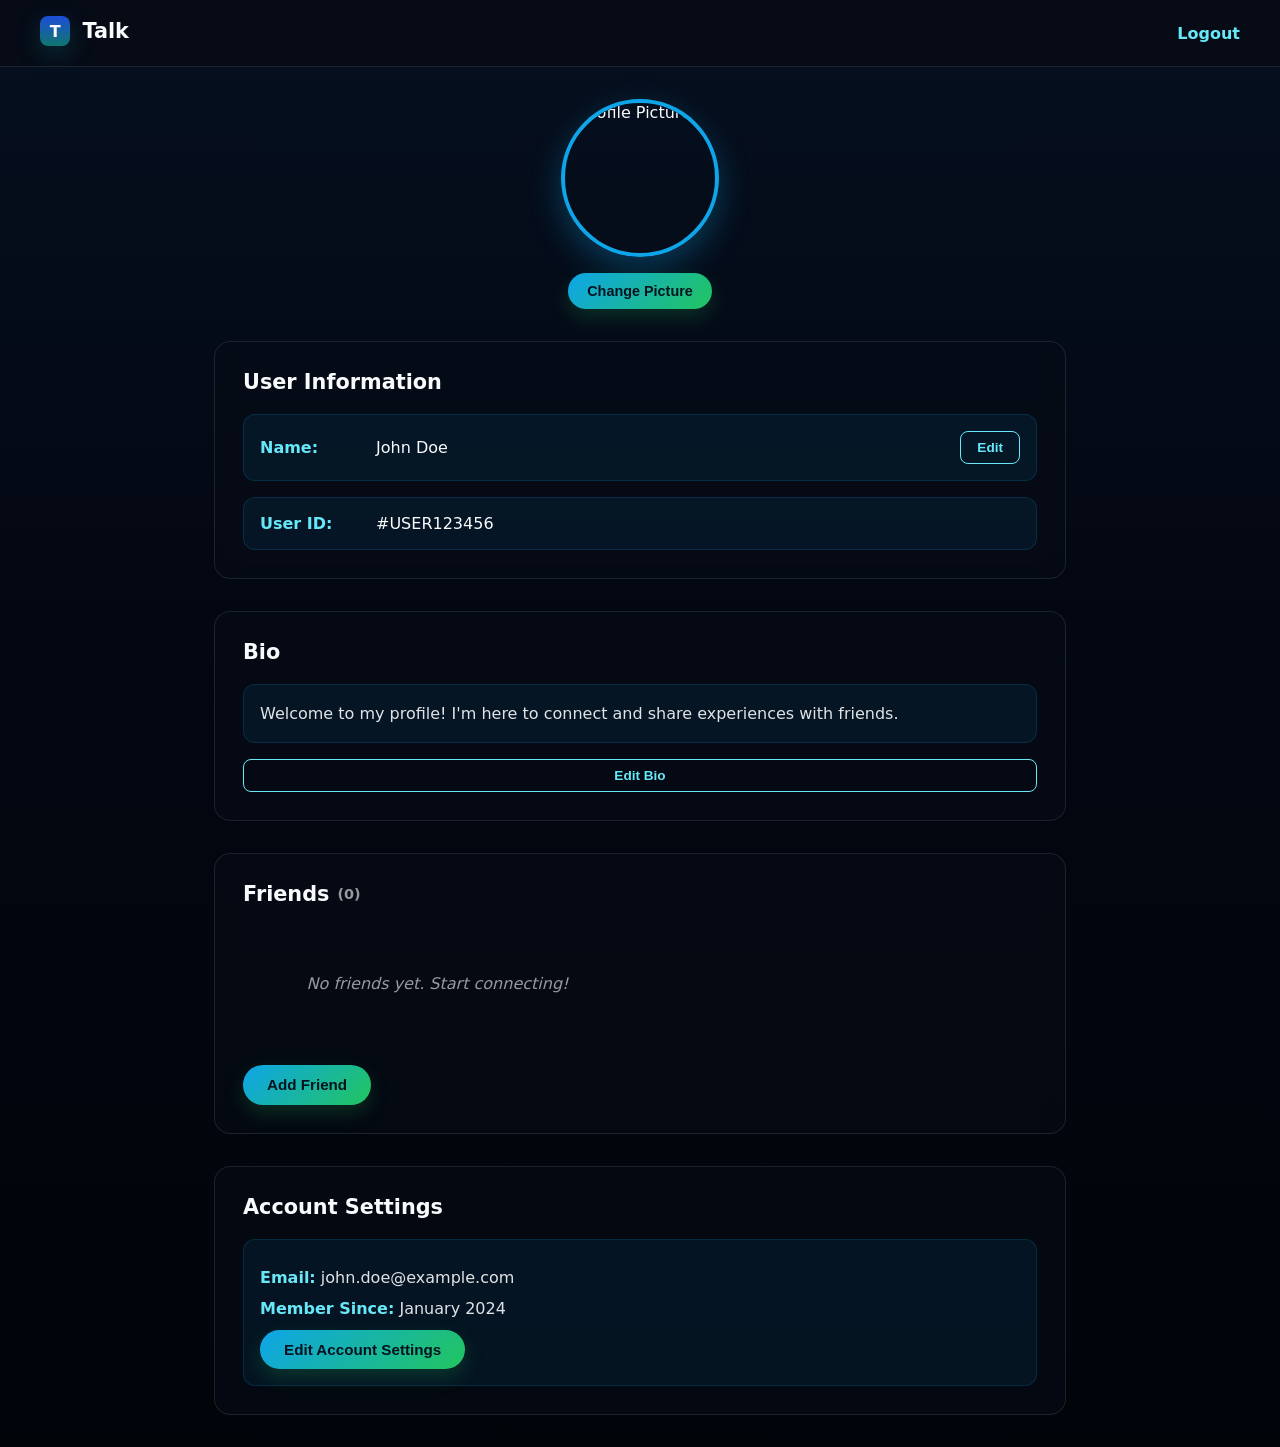
==== profile.html @ 8ab8c5ec "feat: add user profile page with edit capabilities - Create profile.html with profile sections (name" ====
<!doctype html>
<html lang="en">
<head>
  <meta charset="utf-8">
  <meta name="viewport" content="width=device-width,initial-scale=1">
  <title>Profile - Talk</title>
  <link rel="stylesheet" href="styles.css">
</head>

<body>
  <div class="profile-wrapper">
    <!-- Navigation -->
    <nav class="profile-nav">
      <div class="nav-container">
        <div class="brand-block">
          <span class="brand-badge">T</span>
          <h1>Talk</h1>
        </div>
        <ul class="nav-links">
          <li><a href="index.html">Logout</a></li>
        </ul>
      </div>
    </nav>

    <!-- Main Profile Container -->
    <div class="profile-container">
      <!-- Profile Header Section -->
      <div class="profile-header">
        <div class="profile-picture-wrapper">
          <img id="profilePicture" src="https://via.placeholder.com/150/0078d4/ffffff?text=User" alt="Profile Picture" class="profile-picture">
          <button class="edit-picture-btn" id="editPictureBtn">Change Picture</button>
        </div>
      </div>

      <!-- Profile Main Content -->
      <div class="profile-content">
        <!-- User Info Section -->
        <section class="profile-section">
          <h2 class="section-title">User Information</h2>
          <div class="info-group">
            <div class="info-item">
              <label>Name:</label>
              <span id="userName" class="info-value">John Doe</span>
              <button class="edit-btn" data-field="name">Edit</button>
            </div>
            <div class="info-item">
              <label>User ID:</label>
              <span id="userId" class="info-value">#USER123456</span>
            </div>
          </div>
        </section>

        <!-- Bio Section -->
        <section class="profile-section">
          <h2 class="section-title">Bio</h2>
          <div class="bio-wrapper">
            <p id="userBio" class="user-bio">Welcome to my profile! I'm here to connect and share experiences with friends.</p>
            <button class="edit-btn" data-field="bio">Edit Bio</button>
          </div>
        </section>

        <!-- Friends Section -->
        <section class="profile-section">
          <h2 class="section-title">Friends <span class="friend-count" id="friendCount">(0)</span></h2>
          <div class="friends-container" id="friendsList">
            <p class="empty-state">No friends yet. Start connecting!</p>
          </div>
          <button class="add-friend-btn" id="addFriendBtn">Add Friend</button>
        </section>

        <!-- Additional Info Section -->
        <section class="profile-section">
          <h2 class="section-title">Account Settings</h2>
          <div class="settings-group">
            <p><strong>Email:</strong> <span id="userEmail">john.doe@example.com</span></p>
            <p><strong>Member Since:</strong> <span id="memberSince">January 2024</span></p>
            <button class="settings-btn">Edit Account Settings</button>
          </div>
        </section>
      </div>
    </div>
  </div>

  <!-- Edit Modal for Name -->
  <div class="modal" id="editNameModal">
    <div class="modal-content">
      <div class="modal-header">
        <h3>Edit Name</h3>
        <button class="modal-close" id="closeNameModal">&times;</button>
      </div>
      <div class="modal-body">
        <input type="text" id="nameInput" placeholder="Enter your name" class="modal-input">
      </div>
      <div class="modal-footer">
        <button class="btn-cancel" id="cancelNameBtn">Cancel</button>
        <button class="btn-save" id="saveNameBtn">Save</button>
      </div>
    </div>
  </div>

  <!-- Edit Modal for Bio -->
  <div class="modal" id="editBioModal">
    <div class="modal-content">
      <div class="modal-header">
        <h3>Edit Bio</h3>
        <button class="modal-close" id="closeBioModal">&times;</button>
      </div>
      <div class="modal-body">
        <textarea id="bioInput" placeholder="Write your bio..." class="modal-textarea" rows="5"></textarea>
        <p class="char-count"><span id="charCount">0</span>/150 characters</p>
      </div>
      <div class="modal-footer">
        <button class="btn-cancel" id="cancelBioBtn">Cancel</button>
        <button class="btn-save" id="saveBioBtn">Save</button>
      </div>
    </div>
  </div>

  <!-- Add Friend Modal -->
  <div class="modal" id="addFriendModal">
    <div class="modal-content">
      <div class="modal-header">
        <h3>Add Friend</h3>
        <button class="modal-close" id="closeAddFriendModal">&times;</button>
      </div>
      <div class="modal-body">
        <input type="text" id="friendInput" placeholder="Enter friend's username or ID" class="modal-input">
        <div class="suggested-friends" id="suggestedFriends"></div>
      </div>
      <div class="modal-footer">
        <button class="btn-cancel" id="cancelAddFriendBtn">Cancel</button>
        <button class="btn-save" id="addFriendSaveBtn">Add</button>
      </div>
    </div>
  </div>

  <script src="profile.js"></script>
</body>
</html>
---- styles.css ----
html, body {
  min-height: 100%;
  margin: 0;
  font-family: Inter, system-ui, -apple-system, BlinkMacSystemFont, "Segoe UI", sans-serif;
  background:
    radial-gradient(circle at top, rgba(0, 120, 212, 0.28), transparent 24%),
    linear-gradient(180deg, #06101f 0%, #030712 42%, #010409 100%);
  color: #f8fafc;
}

body {
  display: flex;
}

.login-wrapper {
  min-height: 100vh;
  width: 100%;
  display: flex;
  align-items: center;
  justify-content: center;
  padding: 1.5rem;
  box-sizing: border-box;
}

.login-card {
  background: rgba(7, 12, 22, 0.74);
  backdrop-filter: blur(10px);
  border: 1px solid rgba(148, 163, 184, 0.16);
  padding: 1.75rem;
  border-radius: 24px;
  box-shadow: 0 26px 80px rgba(0, 0, 0, 0.38);
  width: min(420px, 100%);
  display: flex;
  flex-direction: column;
  gap: 0.9rem;
}

.brand-block {
  display: flex;
  align-items: center;
  gap: 0.75rem;
  margin-bottom: 0.25rem;
}

.brand-badge {
  width: 1.9rem;
  height: 1.9rem;
  display: inline-flex;
  align-items: center;
  justify-content: center;
  border-radius: 0.5rem;
  background: linear-gradient(180deg, #1d4ed8, #0f766e);
  font-weight: 800;
  box-shadow: 0 8px 24px rgba(14, 116, 144, 0.32);
}

.eyebrow {
  margin: 0;
  font-size: 0.6rem;
  text-transform: uppercase;
  letter-spacing: 0.2em;
  color: #67e8f9;
}

.login-card h1 {
  margin: 0;
  font-size: 1.55rem;
  line-height: 1.2;
}

.login-copy {
  margin: 0;
  color: rgba(248, 250, 252, 0.72);
  font-size: 0.95rem;
}

.field-group {
  display: flex;
  flex-direction: column;
  gap: 0.4rem;
}

.login-card label {
  font-size: 0.82rem;
  font-weight: 700;
  color: rgba(248, 250, 252, 0.88);
}

.login-card input {
  padding: 0.78rem 0.85rem;
  font-size: 1rem;
  border: 1px solid rgba(148, 163, 184, 0.28);
  border-radius: 12px;
  background: rgba(255,255,255,0.06);
  color: #fff;
  outline: none;
  transition: border-color 0.2s ease, box-shadow 0.2s ease, transform 0.2s ease;
}

.login-card input::placeholder {
  color: rgba(255,255,255,0.42);
}

.login-card input:focus {
  border-color: #22c55e;
  box-shadow: 0 0 0 4px rgba(34, 197, 94, 0.18);
  transform: translateY(-1px);
}

.login-card button {
  margin-top: 0.35rem;
  padding: 0.8rem 0.95rem;
  font-size: 1rem;
  font-weight: 800;
  border: none;
  border-radius: 999px;
  background: linear-gradient(135deg, #0ea5e9, #22c55e);
  color: #02131f;
  cursor: pointer;
  box-shadow: 0 12px 28px rgba(34, 197, 94, 0.25);
  transition: transform 0.2s ease, box-shadow 0.2s ease;
}

.login-card button:hover {
  transform: translateY(-1px);
  box-shadow: 0 14px 30px rgba(14, 165, 233, 0.28);
}

.login-card button:active { transform: translateY(1px); }

.help-links {
  display: flex;
  justify-content: space-between;
  gap: 0.75rem;
  font-size: 0.78rem;
}

.help-link {
  color: #67e8f9;
  text-decoration: none;
}

.help-link:hover {
  text-decoration: underline;
}

.register-prompt {
  margin: 0.2rem 0 0;
  font-size: 0.84rem;
  text-align: center;
  color: rgba(255,255,255,0.72);
}

/* Commit 2: tweak spacing */

/* Commit 2: tweak spacing */

/* Skeleton animation */
.skeleton {
  display: flex;
  align-items: center;
  justify-content: center;
  margin: 0 auto 0.6rem;
  pointer-events: none;
}
.skeleton svg { display: block; }
.head { transition: transform 300ms ease; transform-origin: 50% 50%; transform-box: fill-box; }
.eye { transition: transform 120ms ease; }
.pupil { transition: transform 120ms ease; transform-origin: center; transform-box: fill-box; }

/* When typing password, look away: flip head and center pupils */
.skeleton.look-away .head { transform: scaleX(-1) rotate(-12deg) translateY(-4px); }
.skeleton.look-away .pupil { transform: translateX(-6px) translateY(0); }

/* small responsive tweak */
@media (max-width: 480px) {
  .skeleton svg { width: 120px; height: 84px; }
}

/* REGISTER PAGE STYLES */
.register-wrapper {
  min-height: 100vh;
  width: 100%;
  display: flex;
  align-items: center;
  justify-content: center;
  padding: 1.5rem;
  box-sizing: border-box;
}

.register-card {
  background: rgba(7, 12, 22, 0.74);
  backdrop-filter: blur(10px);
  border: 1px solid rgba(148, 163, 184, 0.16);
  padding: 1.75rem;
  border-radius: 24px;
  box-shadow: 0 26px 80px rgba(0, 0, 0, 0.38);
  width: min(420px, 100%);
  display: flex;
  flex-direction: column;
  gap: 0.9rem;
}

.register-card h2 {
  margin: 0.5rem 0 0;
  font-size: 1.3rem;
  line-height: 1.2;
}

.progress-bar {
  height: 6px;
  background: rgba(148, 163, 184, 0.16);
  border-radius: 999px;
  overflow: hidden;
  margin: 0.5rem 0;
}

.progress-fill {
  height: 100%;
  background: linear-gradient(90deg, #0ea5e9, #22c55e);
  width: 16.67%;
  transition: width 0.3s ease;
}

.step-counter {
  margin: 0;
  font-size: 0.75rem;
  color: rgba(248, 250, 252, 0.6);
  text-align: right;
}

.register-step {
  display: none;
}

.register-step.active {
  display: flex;
  flex-direction: column;
  gap: 0.9rem;
}

.step-description {
  margin: 0;
  font-size: 0.9rem;
  color: rgba(248, 250, 252, 0.72);
}

.register-card label {
  font-size: 0.82rem;
  font-weight: 700;
  color: rgba(248, 250, 252, 0.88);
}

.register-card input {
  padding: 0.78rem 0.85rem;
  font-size: 1rem;
  border: 1px solid rgba(148, 163, 184, 0.28);
  border-radius: 12px;
  background: rgba(255,255,255,0.06);
  color: #fff;
  outline: none;
  transition: border-color 0.2s ease, box-shadow 0.2s ease, transform 0.2s ease;
}

.register-card input::placeholder {
  color: rgba(255,255,255,0.42);
}

.register-card input:focus {
  border-color: #22c55e;
  box-shadow: 0 0 0 4px rgba(34, 197, 94, 0.18);
  transform: translateY(-1px);
}

.register-card input.error {
  border-color: #ef4444;
  box-shadow: 0 0 0 4px rgba(239, 68, 68, 0.18);
}

.status-message {
  font-size: 0.75rem;
  margin-top: 0.25rem;
  display: block;
  min-height: 1.2rem;
}

.status-message.success {
  color: #22c55e;
}

.status-message.error {
  color: #ef4444;
}

.btn-primary,
.btn-secondary,
.btn-link {
  padding: 0.8rem 0.95rem;
  font-size: 1rem;
  font-weight: 800;
  border: none;
  border-radius: 999px;
  cursor: pointer;
  transition: transform 0.2s ease, box-shadow 0.2s ease;
}

.btn-primary {
  background: linear-gradient(135deg, #0ea5e9, #22c55e);
  color: #02131f;
  box-shadow: 0 12px 28px rgba(34, 197, 94, 0.25);
}

.btn-primary:hover {
  transform: translateY(-1px);
  box-shadow: 0 14px 30px rgba(14, 165, 233, 0.28);
}

.btn-primary:active {
  transform: translateY(1px);
}

.btn-secondary {
  background: rgba(148, 163, 184, 0.12);
  color: #67e8f9;
  border: 1px solid rgba(148, 163, 184, 0.28);
}

.btn-secondary:hover {
  background: rgba(148, 163, 184, 0.18);
}

.btn-link {
  background: transparent;
  color: #67e8f9;
  padding: 0.5rem 0;
  text-decoration: underline;
  font-weight: 600;
}

.btn-link:hover {
  text-decoration: none;
}

.photo-upload-area {
  border: 2px dashed rgba(148, 163, 184, 0.28);
  border-radius: 12px;
  padding: 2rem 1.5rem;
  text-align: center;
  cursor: pointer;
  transition: border-color 0.2s ease, background 0.2s ease, transform 0.2s ease;
}

.photo-upload-area:hover {
  border-color: #22c55e;
  background: rgba(34, 197, 94, 0.08);
  transform: translateY(-2px);
}

.photo-placeholder {
  display: flex;
  flex-direction: column;
  align-items: center;
  gap: 0.5rem;
  color: rgba(248, 250, 252, 0.72);
}

.photo-placeholder svg {
  color: #67e8f9;
  transition: transform 0.2s ease;
}

.photo-upload-area:hover .photo-placeholder svg {
  transform: scale(1.1);
}

.photo-placeholder p {
  margin: 0;
  font-size: 0.9rem;
}

#photoPreview {
  margin-top: 1rem;
}

.login-prompt {
  margin: 0.2rem 0 0;
  font-size: 0.84rem;
  text-align: center;
  color: rgba(255,255,255,0.72);
}

@media (max-width: 480px) {
  .register-card {
    padding: 1.5rem 1.25rem;
  }
}

/* ===== PROFILE PAGE STYLES ===== */

.profile-wrapper {
  min-height: 100vh;
  width: 100%;
  display: flex;
  flex-direction: column;
  background: linear-gradient(180deg, #06101f 0%, #030712 42%, #010409 100%);
  color: #f8fafc;
}

/* Navigation */
.profile-nav {
  background: rgba(7, 12, 22, 0.9);
  backdrop-filter: blur(10px);
  border-bottom: 1px solid rgba(148, 163, 184, 0.16);
  padding: 1rem 1.5rem;
  position: sticky;
  top: 0;
  z-index: 100;
}

.nav-container {
  max-width: 1200px;
  margin: 0 auto;
  display: flex;
  justify-content: space-between;
  align-items: center;
}

.profile-nav .brand-block h1 {
  margin: 0;
  font-size: 1.3rem;
}

.nav-links {
  list-style: none;
  margin: 0;
  padding: 0;
  display: flex;
  gap: 1.5rem;
}

.nav-links a {
  color: #67e8f9;
  text-decoration: none;
  font-weight: 600;
  transition: color 0.2s ease;
}

.nav-links a:hover {
  color: #22c55e;
}

/* Main Profile Container */
.profile-container {
  flex: 1;
  max-width: 900px;
  margin: 0 auto;
  width: 100%;
  padding: 2rem 1.5rem;
  box-sizing: border-box;
}

/* Profile Header */
.profile-header {
  display: flex;
  justify-content: center;
  margin-bottom: 2rem;
}

.profile-picture-wrapper {
  display: flex;
  flex-direction: column;
  align-items: center;
  gap: 1rem;
}

.profile-picture {
  width: 150px;
  height: 150px;
  border-radius: 50%;
  border: 4px solid #0ea5e9;
  object-fit: cover;
  box-shadow: 0 12px 32px rgba(14, 165, 233, 0.3);
  transition: transform 0.2s ease;
}

.profile-picture:hover {
  transform: scale(1.05);
}

.edit-picture-btn {
  padding: 0.6rem 1.2rem;
  font-size: 0.9rem;
  font-weight: 700;
  border: none;
  border-radius: 999px;
  background: linear-gradient(135deg, #0ea5e9, #22c55e);
  color: #02131f;
  cursor: pointer;
  transition: transform 0.2s ease, box-shadow 0.2s ease;
  box-shadow: 0 8px 20px rgba(34, 197, 94, 0.2);
}

.edit-picture-btn:hover {
  transform: translateY(-2px);
  box-shadow: 0 10px 24px rgba(14, 165, 233, 0.3);
}

/* Profile Content */
.profile-content {
  display: flex;
  flex-direction: column;
  gap: 2rem;
}

.profile-section {
  background: rgba(7, 12, 22, 0.6);
  backdrop-filter: blur(10px);
  border: 1px solid rgba(148, 163, 184, 0.16);
  padding: 1.75rem;
  border-radius: 16px;
  transition: transform 0.2s ease, box-shadow 0.2s ease;
}

.profile-section:hover {
  transform: translateY(-2px);
  box-shadow: 0 12px 32px rgba(14, 165, 233, 0.1);
}

.section-title {
  margin: 0 0 1.25rem;
  font-size: 1.3rem;
  font-weight: 800;
  color: #f8fafc;
  display: flex;
  align-items: center;
  gap: 0.5rem;
}

.friend-count {
  font-size: 0.9rem;
  color: rgba(248, 250, 252, 0.6);
  font-weight: 600;
}

/* Info Group */
.info-group {
  display: flex;
  flex-direction: column;
  gap: 1rem;
}

.info-item {
  display: flex;
  align-items: center;
  gap: 1rem;
  padding: 1rem;
  background: rgba(14, 165, 233, 0.08);
  border-radius: 12px;
  border: 1px solid rgba(14, 165, 233, 0.16);
}

.info-item label {
  font-weight: 700;
  min-width: 100px;
  color: #67e8f9;
}

.info-value {
  flex: 1;
  color: #f8fafc;
  word-break: break-word;
}

.edit-btn {
  padding: 0.5rem 1rem;
  font-size: 0.85rem;
  font-weight: 700;
  border: 1px solid #67e8f9;
  border-radius: 8px;
  background: transparent;
  color: #67e8f9;
  cursor: pointer;
  transition: all 0.2s ease;
  white-space: nowrap;
}

.edit-btn:hover {
  background: rgba(103, 232, 249, 0.12);
  border-color: #22c55e;
  color: #22c55e;
}

/* Bio Section */
.bio-wrapper {
  display: flex;
  flex-direction: column;
  gap: 1rem;
}

.user-bio {
  margin: 0;
  padding: 1rem;
  background: rgba(14, 165, 233, 0.08);
  border-radius: 12px;
  border: 1px solid rgba(14, 165, 233, 0.16);
  line-height: 1.6;
  color: rgba(248, 250, 252, 0.9);
  word-wrap: break-word;
  white-space: pre-wrap;
}

/* Friends Container */
.friends-container {
  display: grid;
  grid-template-columns: repeat(auto-fill, minmax(300px, 1fr));
  gap: 1rem;
  margin-bottom: 1.5rem;
}

.friend-card {
  background: rgba(14, 165, 233, 0.08);
  border: 1px solid rgba(14, 165, 233, 0.16);
  border-radius: 12px;
  padding: 1rem;
  display: flex;
  justify-content: space-between;
  align-items: center;
  transition: transform 0.2s ease, box-shadow 0.2s ease;
}

.friend-card:hover {
  transform: translateY(-2px);
  box-shadow: 0 8px 20px rgba(14, 165, 233, 0.15);
}

.friend-info {
  display: flex;
  gap: 1rem;
  flex: 1;
}

.friend-avatar {
  width: 50px;
  height: 50px;
  border-radius: 50%;
  overflow: hidden;
  flex-shrink: 0;
}

.friend-avatar img {
  width: 100%;
  height: 100%;
  object-fit: cover;
}

.friend-details h4 {
  margin: 0 0 0.25rem;
  font-size: 1rem;
  color: #f8fafc;
}

.friend-id {
  margin: 0;
  font-size: 0.85rem;
  color: #67e8f9;
}

.friend-status {
  margin: 0.25rem 0 0;
  font-size: 0.8rem;
  font-weight: 600;
  display: inline-block;
  padding: 0.25rem 0.75rem;
  border-radius: 999px;
  background: rgba(239, 68, 68, 0.2);
  color: #fca5a5;
}

.friend-status.online {
  background: rgba(34, 197, 94, 0.2);
  color: #86efac;
}

.friend-status.away {
  background: rgba(251, 146, 60, 0.2);
  color: #fdba74;
}

.remove-friend-btn {
  padding: 0.5rem 1rem;
  font-size: 0.85rem;
  font-weight: 700;
  border: 1px solid #ef4444;
  border-radius: 8px;
  background: transparent;
  color: #ef4444;
  cursor: pointer;
  transition: all 0.2s ease;
  white-space: nowrap;
}

.remove-friend-btn:hover {
  background: rgba(239, 68, 68, 0.12);
  color: #fca5a5;
}

.empty-state {
  text-align: center;
  padding: 2rem;
  color: rgba(248, 250, 252, 0.6);
  font-style: italic;
}

.add-friend-btn,
.settings-btn {
  padding: 0.7rem 1.5rem;
  font-size: 0.95rem;
  font-weight: 700;
  border: none;
  border-radius: 999px;
  background: linear-gradient(135deg, #0ea5e9, #22c55e);
  color: #02131f;
  cursor: pointer;
  transition: transform 0.2s ease, box-shadow 0.2s ease;
  box-shadow: 0 8px 20px rgba(34, 197, 94, 0.2);
}

.add-friend-btn:hover,
.settings-btn:hover {
  transform: translateY(-2px);
  box-shadow: 0 10px 24px rgba(14, 165, 233, 0.3);
}

/* Settings Group */
.settings-group {
  padding: 1rem;
  background: rgba(14, 165, 233, 0.08);
  border-radius: 12px;
  border: 1px solid rgba(14, 165, 233, 0.16);
}

.settings-group p {
  margin: 0.75rem 0;
  color: rgba(248, 250, 252, 0.9);
}

.settings-group strong {
  color: #67e8f9;
}

/* ===== MODAL STYLES ===== */

.modal {
  display: none;
  position: fixed;
  top: 0;
  left: 0;
  width: 100%;
  height: 100%;
  background: rgba(0, 0, 0, 0.7);
  z-index: 1000;
  align-items: center;
  justify-content: center;
  padding: 1.5rem;
  box-sizing: border-box;
}

.modal.active {
  display: flex;
}

.modal-content {
  background: rgba(7, 12, 22, 0.95);
  backdrop-filter: blur(10px);
  border: 1px solid rgba(148, 163, 184, 0.16);
  border-radius: 16px;
  box-shadow: 0 26px 80px rgba(0, 0, 0, 0.38);
  width: min(500px, 100%);
  display: flex;
  flex-direction: column;
  gap: 0;
}

.modal-header {
  padding: 1.5rem;
  border-bottom: 1px solid rgba(148, 163, 184, 0.16);
  display: flex;
  justify-content: space-between;
  align-items: center;
}

.modal-header h3 {
  margin: 0;
  font-size: 1.3rem;
  color: #f8fafc;
}

.modal-close {
  background: transparent;
  border: none;
  color: rgba(248, 250, 252, 0.6);
  font-size: 1.8rem;
  cursor: pointer;
  padding: 0;
  width: 2rem;
  height: 2rem;
  display: flex;
  align-items: center;
  justify-content: center;
  transition: color 0.2s ease;
}

.modal-close:hover {
  color: #f8fafc;
}

.modal-body {
  padding: 1.5rem;
  display: flex;
  flex-direction: column;
  gap: 1rem;
}

.modal-input,
.modal-textarea {
  padding: 0.78rem 0.85rem;
  font-size: 1rem;
  border: 1px solid rgba(148, 163, 184, 0.28);
  border-radius: 12px;
  background: rgba(255, 255, 255, 0.06);
  color: #f8fafc;
  outline: none;
  font-family: inherit;
  transition: border-color 0.2s ease, box-shadow 0.2s ease;
}

.modal-input::placeholder,
.modal-textarea::placeholder {
  color: rgba(255, 255, 255, 0.42);
}

.modal-input:focus,
.modal-textarea:focus {
  border-color: #22c55e;
  box-shadow: 0 0 0 4px rgba(34, 197, 94, 0.18);
}

.modal-textarea {
  resize: vertical;
  min-height: 100px;
}

.char-count {
  font-size: 0.85rem;
  color: rgba(248, 250, 252, 0.6);
  text-align: right;
  margin: 0;
}

.suggestion-item {
  padding: 0.75rem;
  background: rgba(14, 165, 233, 0.08);
  border: 1px solid rgba(14, 165, 233, 0.16);
  border-radius: 8px;
  cursor: pointer;
  color: #67e8f9;
  transition: all 0.2s ease;
  margin-top: 0.5rem;
}

.suggestion-item:hover {
  background: rgba(14, 165, 233, 0.16);
  border-color: #22c55e;
  color: #22c55e;
}

.suggested-friends {
  max-height: 200px;
  overflow-y: auto;
}

.modal-footer {
  padding: 1.5rem;
  border-top: 1px solid rgba(148, 163, 184, 0.16);
  display: flex;
  justify-content: flex-end;
  gap: 1rem;
}

.btn-cancel,
.btn-save {
  padding: 0.7rem 1.5rem;
  font-size: 0.95rem;
  font-weight: 700;
  border: none;
  border-radius: 999px;
  cursor: pointer;
  transition: all 0.2s ease;
}

.btn-cancel {
  background: rgba(148, 163, 184, 0.12);
  color: #67e8f9;
  border: 1px solid rgba(148, 163, 184, 0.28);
}

.btn-cancel:hover {
  background: rgba(148, 163, 184, 0.18);
}

.btn-save {
  background: linear-gradient(135deg, #0ea5e9, #22c55e);
  color: #02131f;
  box-shadow: 0 8px 20px rgba(34, 197, 94, 0.2);
}

.btn-save:hover {
  transform: translateY(-1px);
  box-shadow: 0 10px 24px rgba(14, 165, 233, 0.3);
}

/* Responsive */
@media (max-width: 768px) {
  .profile-container {
    padding: 1.5rem 1rem;
  }

  .friends-container {
    grid-template-columns: 1fr;
  }

  .profile-picture {
    width: 120px;
    height: 120px;
  }

  .nav-container {
    flex-direction: column;
    gap: 1rem;
  }

  .profile-nav {
    padding: 1rem;
  }
}

@media (max-width: 480px) {
  .profile-container {
    padding: 1rem;
  }

  .profile-section {
    padding: 1.25rem;
  }

  .section-title {
    font-size: 1.1rem;
  }

  .modal-content {
    width: 100%;
  }

  .profile-picture {
    width: 100px;
    height: 100px;
  }

  .friend-card {
    flex-direction: column;
    align-items: flex-start;
  }

  .remove-friend-btn {
    align-self: flex-end;
  }
}
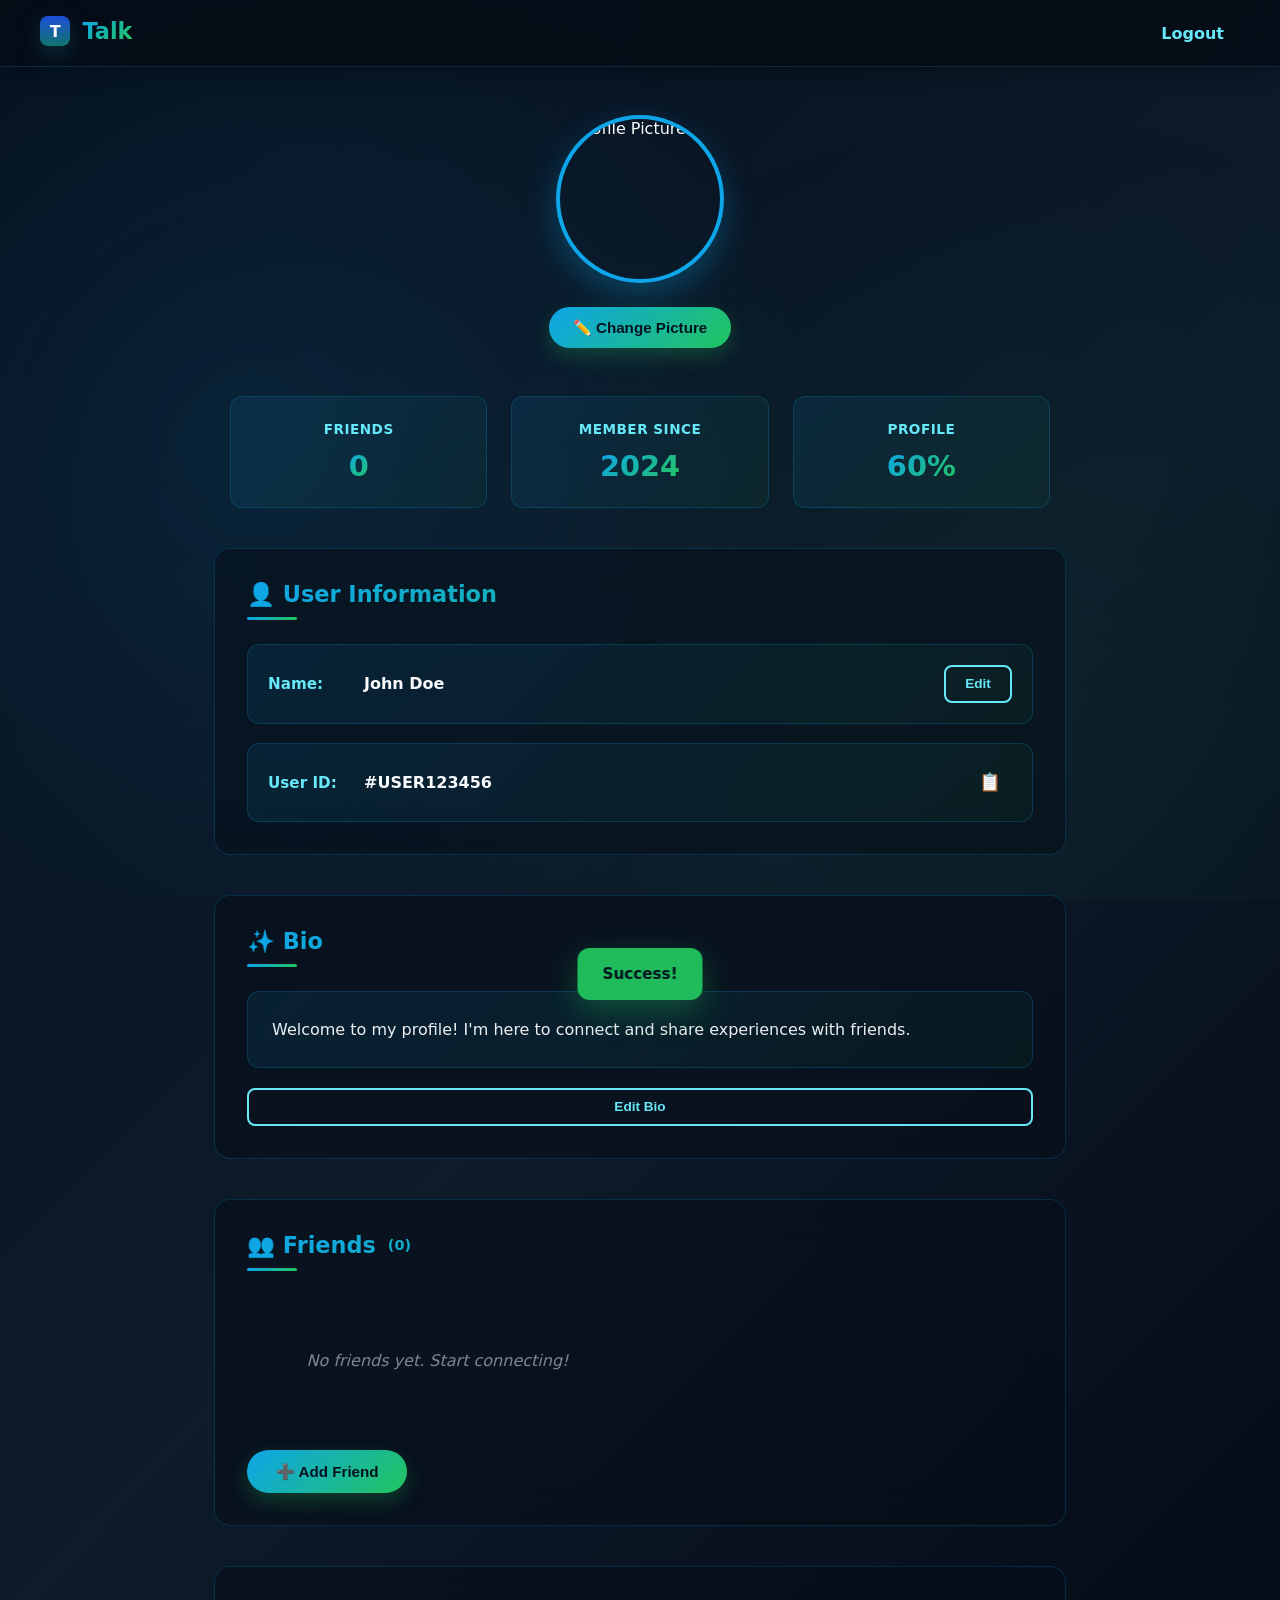
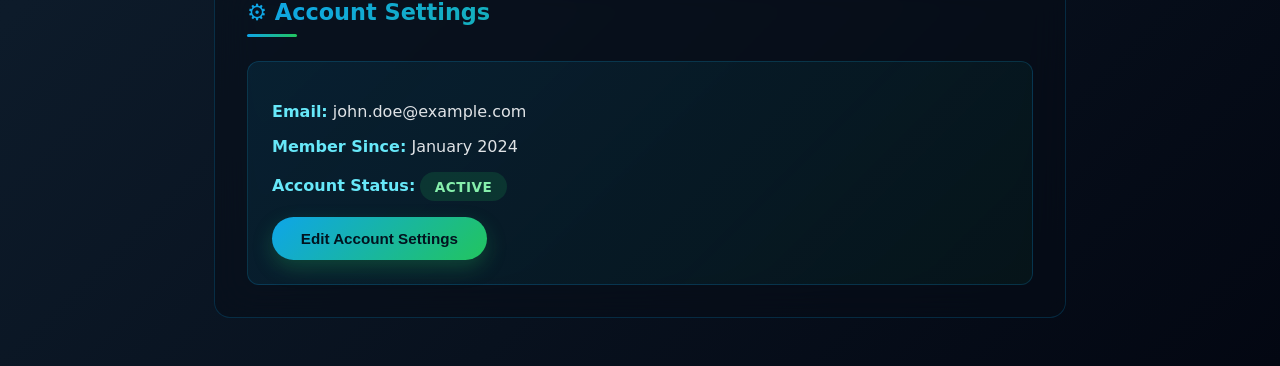
==== commit fbd174a1: "feat: add interactive features and improve user experience - Add toast notification system for bette" ====
--- a/profile.html
+++ b/profile.html
@@ -28,7 +28,23 @@
       <div class="profile-header">
         <div class="profile-picture-wrapper">
           <img id="profilePicture" src="https://via.placeholder.com/150/0078d4/ffffff?text=User" alt="Profile Picture" class="profile-picture">
-          <button class="edit-picture-btn" id="editPictureBtn">Change Picture</button>
+          <button class="edit-picture-btn" id="editPictureBtn">✏️ Change Picture</button>
+        </div>
+      </div>
+
+      <!-- Profile Stats -->
+      <div class="profile-stats" id="profileStats">
+        <div class="stat-card">
+          <span class="stat-label">Friends</span>
+          <span class="stat-value" id="statFriends">0</span>
+        </div>
+        <div class="stat-card">
+          <span class="stat-label">Member Since</span>
+          <span class="stat-value" id="statMember">2024</span>
+        </div>
+        <div class="stat-card">
+          <span class="stat-label">Profile</span>
+          <span class="stat-value" id="statCompletion">60%</span>
         </div>
       </div>
 
@@ -36,23 +52,28 @@
       <div class="profile-content">
         <!-- User Info Section -->
         <section class="profile-section">
-          <h2 class="section-title">User Information</h2>
+          <h2 class="section-title">👤 User Information</h2>
           <div class="info-group">
             <div class="info-item">
-              <label>Name:</label>
-              <span id="userName" class="info-value">John Doe</span>
+              <div>
+                <label>Name:</label>
+                <span id="userName" class="info-value">John Doe</span>
+              </div>
               <button class="edit-btn" data-field="name">Edit</button>
             </div>
             <div class="info-item">
-              <label>User ID:</label>
-              <span id="userId" class="info-value">#USER123456</span>
+              <div>
+                <label>User ID:</label>
+                <span id="userId" class="info-value">#USER123456</span>
+              </div>
+              <button class="copy-btn" id="copyIdBtn" title="Copy User ID">📋</button>
             </div>
           </div>
         </section>
 
         <!-- Bio Section -->
         <section class="profile-section">
-          <h2 class="section-title">Bio</h2>
+          <h2 class="section-title">✨ Bio</h2>
           <div class="bio-wrapper">
             <p id="userBio" class="user-bio">Welcome to my profile! I'm here to connect and share experiences with friends.</p>
             <button class="edit-btn" data-field="bio">Edit Bio</button>
@@ -61,24 +82,30 @@
 
         <!-- Friends Section -->
         <section class="profile-section">
-          <h2 class="section-title">Friends <span class="friend-count" id="friendCount">(0)</span></h2>
+          <h2 class="section-title">👥 Friends <span class="friend-count" id="friendCount">(0)</span></h2>
           <div class="friends-container" id="friendsList">
             <p class="empty-state">No friends yet. Start connecting!</p>
           </div>
-          <button class="add-friend-btn" id="addFriendBtn">Add Friend</button>
+          <button class="add-friend-btn" id="addFriendBtn">➕ Add Friend</button>
         </section>
 
         <!-- Additional Info Section -->
         <section class="profile-section">
-          <h2 class="section-title">Account Settings</h2>
+          <h2 class="section-title">⚙️ Account Settings</h2>
           <div class="settings-group">
             <p><strong>Email:</strong> <span id="userEmail">john.doe@example.com</span></p>
             <p><strong>Member Since:</strong> <span id="memberSince">January 2024</span></p>
+            <p><strong>Account Status:</strong> <span class="status-badge" id="accountStatus">Active</span></p>
             <button class="settings-btn">Edit Account Settings</button>
           </div>
         </section>
       </div>
     </div>
+  </div>
+
+  <!-- Toast Notification -->
+  <div class="toast" id="toast">
+    <span id="toastMessage">Success!</span>
   </div>
 
   <!-- Edit Modal for Name -->
@@ -89,7 +116,8 @@
         <button class="modal-close" id="closeNameModal">&times;</button>
       </div>
       <div class="modal-body">
-        <input type="text" id="nameInput" placeholder="Enter your name" class="modal-input">
+        <input type="text" id="nameInput" placeholder="Enter your name" class="modal-input" maxlength="50">
+        <p class="char-count"><span id="nameCharCount">0</span>/50 characters</p>
       </div>
       <div class="modal-footer">
         <button class="btn-cancel" id="cancelNameBtn">Cancel</button>
@@ -106,7 +134,7 @@
         <button class="modal-close" id="closeBioModal">&times;</button>
       </div>
       <div class="modal-body">
-        <textarea id="bioInput" placeholder="Write your bio..." class="modal-textarea" rows="5"></textarea>
+        <textarea id="bioInput" placeholder="Write your bio..." class="modal-textarea" rows="5" maxlength="150"></textarea>
         <p class="char-count"><span id="charCount">0</span>/150 characters</p>
       </div>
       <div class="modal-footer">
--- a/styles.css
+++ b/styles.css
@@ -397,24 +397,86 @@
 
 /* ===== PROFILE PAGE STYLES ===== */
 
+@keyframes fadeInUp {
+  from {
+    opacity: 0;
+    transform: translateY(20px);
+  }
+  to {
+    opacity: 1;
+    transform: translateY(0);
+  }
+}
+
+@keyframes slideInDown {
+  from {
+    opacity: 0;
+    transform: translateY(-10px);
+  }
+  to {
+    opacity: 1;
+    transform: translateY(0);
+  }
+}
+
+@keyframes glow {
+  0%, 100% {
+    box-shadow: 0 0 10px rgba(14, 165, 233, 0.3);
+  }
+  50% {
+    box-shadow: 0 0 20px rgba(14, 165, 233, 0.6);
+  }
+}
+
+@keyframes pulse {
+  0%, 100% {
+    opacity: 1;
+  }
+  50% {
+    opacity: 0.8;
+  }
+}
+
 .profile-wrapper {
   min-height: 100vh;
   width: 100%;
   display: flex;
   flex-direction: column;
-  background: linear-gradient(180deg, #06101f 0%, #030712 42%, #010409 100%);
+  background: linear-gradient(135deg, #06101f 0%, #0d1b2a 50%, #030712 100%);
   color: #f8fafc;
+  position: relative;
+  overflow: hidden;
+}
+
+.profile-wrapper::before {
+  content: '';
+  position: fixed;
+  top: 0;
+  left: 0;
+  right: 0;
+  bottom: 0;
+  background: radial-gradient(circle at 20% 50%, rgba(14, 165, 233, 0.1) 0%, transparent 50%),
+              radial-gradient(circle at 80% 80%, rgba(34, 197, 94, 0.05) 0%, transparent 50%);
+  pointer-events: none;
+  z-index: 0;
+}
+
+.profile-wrapper > * {
+  position: relative;
+  z-index: 1;
 }
 
 /* Navigation */
 .profile-nav {
-  background: rgba(7, 12, 22, 0.9);
-  backdrop-filter: blur(10px);
-  border-bottom: 1px solid rgba(148, 163, 184, 0.16);
+  background: rgba(7, 12, 22, 0.85);
+  backdrop-filter: blur(20px);
+  border-bottom: 1px solid rgba(14, 165, 233, 0.2);
   padding: 1rem 1.5rem;
   position: sticky;
   top: 0;
   z-index: 100;
+  animation: slideInDown 0.6s ease;
+  box-shadow: 0 4px 20px rgba(0, 0, 0, 0.3);
 }
 
 .nav-container {
@@ -425,9 +487,20 @@
   align-items: center;
 }
 
+.profile-nav .brand-block {
+  display: flex;
+  align-items: center;
+  gap: 0.75rem;
+}
+
 .profile-nav .brand-block h1 {
   margin: 0;
-  font-size: 1.3rem;
+  font-size: 1.4rem;
+  background: linear-gradient(135deg, #0ea5e9, #22c55e);
+  -webkit-background-clip: text;
+  -webkit-text-fill-color: transparent;
+  background-clip: text;
+  font-weight: 900;
 }
 
 .nav-links {
@@ -441,12 +514,32 @@
 .nav-links a {
   color: #67e8f9;
   text-decoration: none;
-  font-weight: 600;
-  transition: color 0.2s ease;
+  font-weight: 700;
+  transition: all 0.3s ease;
+  padding: 0.5rem 1rem;
+  border-radius: 8px;
+  position: relative;
+}
+
+.nav-links a::before {
+  content: '';
+  position: absolute;
+  bottom: 0;
+  left: 50%;
+  transform: translateX(-50%);
+  width: 0;
+  height: 2px;
+  background: linear-gradient(90deg, #0ea5e9, #22c55e);
+  transition: width 0.3s ease;
 }
 
 .nav-links a:hover {
   color: #22c55e;
+  background: rgba(34, 197, 94, 0.1);
+}
+
+.nav-links a:hover::before {
+  width: 80%;
 }
 
 /* Main Profile Container */
@@ -455,264 +548,65 @@
   max-width: 900px;
   margin: 0 auto;
   width: 100%;
-  padding: 2rem 1.5rem;
+  padding: 3rem 1.5rem;
   box-sizing: border-box;
+  animation: fadeInUp 0.8s ease;
 }
 
 /* Profile Header */
 .profile-header {
   display: flex;
   justify-content: center;
-  margin-bottom: 2rem;
+  margin-bottom: 3rem;
+  animation: fadeInUp 0.8s ease 0.1s backwards;
 }
 
 .profile-picture-wrapper {
   display: flex;
   flex-direction: column;
   align-items: center;
-  gap: 1rem;
+  gap: 1.5rem;
+  position: relative;
+}
+
+.profile-picture-wrapper::before {
+  content: '';
+  position: absolute;
+  top: -10px;
+  left: -10px;
+  right: -10px;
+  bottom: -10px;
+  background: linear-gradient(135deg, #0ea5e9, #22c55e, #67e8f9);
+  border-radius: 50%;
+  opacity: 0;
+  transition: opacity 0.3s ease;
+  animation: glow 3s ease-in-out infinite;
+  z-index: -1;
+}
+
+.profile-picture-wrapper:hover::before {
+  opacity: 1;
 }
 
 .profile-picture {
-  width: 150px;
-  height: 150px;
+  width: 160px;
+  height: 160px;
   border-radius: 50%;
   border: 4px solid #0ea5e9;
   object-fit: cover;
   box-shadow: 0 12px 32px rgba(14, 165, 233, 0.3);
-  transition: transform 0.2s ease;
+  transition: all 0.3s ease;
+  position: relative;
+  z-index: 1;
 }
 
 .profile-picture:hover {
-  transform: scale(1.05);
+  transform: scale(1.08);
+  border-color: #22c55e;
+  box-shadow: 0 16px 40px rgba(34, 197, 94, 0.4);
 }
 
 .edit-picture-btn {
-  padding: 0.6rem 1.2rem;
-  font-size: 0.9rem;
-  font-weight: 700;
-  border: none;
-  border-radius: 999px;
-  background: linear-gradient(135deg, #0ea5e9, #22c55e);
-  color: #02131f;
-  cursor: pointer;
-  transition: transform 0.2s ease, box-shadow 0.2s ease;
-  box-shadow: 0 8px 20px rgba(34, 197, 94, 0.2);
-}
-
-.edit-picture-btn:hover {
-  transform: translateY(-2px);
-  box-shadow: 0 10px 24px rgba(14, 165, 233, 0.3);
-}
-
-/* Profile Content */
-.profile-content {
-  display: flex;
-  flex-direction: column;
-  gap: 2rem;
-}
-
-.profile-section {
-  background: rgba(7, 12, 22, 0.6);
-  backdrop-filter: blur(10px);
-  border: 1px solid rgba(148, 163, 184, 0.16);
-  padding: 1.75rem;
-  border-radius: 16px;
-  transition: transform 0.2s ease, box-shadow 0.2s ease;
-}
-
-.profile-section:hover {
-  transform: translateY(-2px);
-  box-shadow: 0 12px 32px rgba(14, 165, 233, 0.1);
-}
-
-.section-title {
-  margin: 0 0 1.25rem;
-  font-size: 1.3rem;
-  font-weight: 800;
-  color: #f8fafc;
-  display: flex;
-  align-items: center;
-  gap: 0.5rem;
-}
-
-.friend-count {
-  font-size: 0.9rem;
-  color: rgba(248, 250, 252, 0.6);
-  font-weight: 600;
-}
-
-/* Info Group */
-.info-group {
-  display: flex;
-  flex-direction: column;
-  gap: 1rem;
-}
-
-.info-item {
-  display: flex;
-  align-items: center;
-  gap: 1rem;
-  padding: 1rem;
-  background: rgba(14, 165, 233, 0.08);
-  border-radius: 12px;
-  border: 1px solid rgba(14, 165, 233, 0.16);
-}
-
-.info-item label {
-  font-weight: 700;
-  min-width: 100px;
-  color: #67e8f9;
-}
-
-.info-value {
-  flex: 1;
-  color: #f8fafc;
-  word-break: break-word;
-}
-
-.edit-btn {
-  padding: 0.5rem 1rem;
-  font-size: 0.85rem;
-  font-weight: 700;
-  border: 1px solid #67e8f9;
-  border-radius: 8px;
-  background: transparent;
-  color: #67e8f9;
-  cursor: pointer;
-  transition: all 0.2s ease;
-  white-space: nowrap;
-}
-
-.edit-btn:hover {
-  background: rgba(103, 232, 249, 0.12);
-  border-color: #22c55e;
-  color: #22c55e;
-}
-
-/* Bio Section */
-.bio-wrapper {
-  display: flex;
-  flex-direction: column;
-  gap: 1rem;
-}
-
-.user-bio {
-  margin: 0;
-  padding: 1rem;
-  background: rgba(14, 165, 233, 0.08);
-  border-radius: 12px;
-  border: 1px solid rgba(14, 165, 233, 0.16);
-  line-height: 1.6;
-  color: rgba(248, 250, 252, 0.9);
-  word-wrap: break-word;
-  white-space: pre-wrap;
-}
-
-/* Friends Container */
-.friends-container {
-  display: grid;
-  grid-template-columns: repeat(auto-fill, minmax(300px, 1fr));
-  gap: 1rem;
-  margin-bottom: 1.5rem;
-}
-
-.friend-card {
-  background: rgba(14, 165, 233, 0.08);
-  border: 1px solid rgba(14, 165, 233, 0.16);
-  border-radius: 12px;
-  padding: 1rem;
-  display: flex;
-  justify-content: space-between;
-  align-items: center;
-  transition: transform 0.2s ease, box-shadow 0.2s ease;
-}
-
-.friend-card:hover {
-  transform: translateY(-2px);
-  box-shadow: 0 8px 20px rgba(14, 165, 233, 0.15);
-}
-
-.friend-info {
-  display: flex;
-  gap: 1rem;
-  flex: 1;
-}
-
-.friend-avatar {
-  width: 50px;
-  height: 50px;
-  border-radius: 50%;
-  overflow: hidden;
-  flex-shrink: 0;
-}
-
-.friend-avatar img {
-  width: 100%;
-  height: 100%;
-  object-fit: cover;
-}
-
-.friend-details h4 {
-  margin: 0 0 0.25rem;
-  font-size: 1rem;
-  color: #f8fafc;
-}
-
-.friend-id {
-  margin: 0;
-  font-size: 0.85rem;
-  color: #67e8f9;
-}
-
-.friend-status {
-  margin: 0.25rem 0 0;
-  font-size: 0.8rem;
-  font-weight: 600;
-  display: inline-block;
-  padding: 0.25rem 0.75rem;
-  border-radius: 999px;
-  background: rgba(239, 68, 68, 0.2);
-  color: #fca5a5;
-}
-
-.friend-status.online {
-  background: rgba(34, 197, 94, 0.2);
-  color: #86efac;
-}
-
-.friend-status.away {
-  background: rgba(251, 146, 60, 0.2);
-  color: #fdba74;
-}
-
-.remove-friend-btn {
-  padding: 0.5rem 1rem;
-  font-size: 0.85rem;
-  font-weight: 700;
-  border: 1px solid #ef4444;
-  border-radius: 8px;
-  background: transparent;
-  color: #ef4444;
-  cursor: pointer;
-  transition: all 0.2s ease;
-  white-space: nowrap;
-}
-
-.remove-friend-btn:hover {
-  background: rgba(239, 68, 68, 0.12);
-  color: #fca5a5;
-}
-
-.empty-state {
-  text-align: center;
-  padding: 2rem;
-  color: rgba(248, 250, 252, 0.6);
-  font-style: italic;
-}
-
-.add-friend-btn,
-.settings-btn {
   padding: 0.7rem 1.5rem;
   font-size: 0.95rem;
   font-weight: 700;
@@ -721,31 +615,438 @@
   background: linear-gradient(135deg, #0ea5e9, #22c55e);
   color: #02131f;
   cursor: pointer;
-  transition: transform 0.2s ease, box-shadow 0.2s ease;
-  box-shadow: 0 8px 20px rgba(34, 197, 94, 0.2);
+  transition: all 0.3s ease;
+  box-shadow: 0 8px 20px rgba(34, 197, 94, 0.25);
+  position: relative;
+  overflow: hidden;
+}
+
+.edit-picture-btn::before {
+  content: '';
+  position: absolute;
+  top: 0;
+  left: -100%;
+  width: 100%;
+  height: 100%;
+  background: rgba(255, 255, 255, 0.2);
+  transition: left 0.3s ease;
+}
+
+.edit-picture-btn:hover {
+  transform: translateY(-3px);
+  box-shadow: 0 12px 28px rgba(14, 165, 233, 0.35);
+}
+
+.edit-picture-btn:hover::before {
+  left: 100%;
+}
+
+.edit-picture-btn:active {
+  transform: translateY(-1px);
+}
+
+/* Profile Content */
+.profile-content {
+  display: flex;
+  flex-direction: column;
+  gap: 2.5rem;
+}
+
+.profile-section {
+  background: rgba(7, 12, 22, 0.5);
+  backdrop-filter: blur(20px);
+  border: 1px solid rgba(14, 165, 233, 0.2);
+  padding: 2rem;
+  border-radius: 16px;
+  transition: all 0.3s ease;
+  animation: fadeInUp 0.8s ease backwards;
+  position: relative;
+  overflow: hidden;
+}
+
+.profile-section:nth-child(1) { animation-delay: 0.2s; }
+.profile-section:nth-child(2) { animation-delay: 0.3s; }
+.profile-section:nth-child(3) { animation-delay: 0.4s; }
+.profile-section:nth-child(4) { animation-delay: 0.5s; }
+
+.profile-section::before {
+  content: '';
+  position: absolute;
+  top: 0;
+  left: -100%;
+  width: 100%;
+  height: 100%;
+  background: linear-gradient(90deg, transparent, rgba(14, 165, 233, 0.1), transparent);
+  transition: left 0.5s ease;
+}
+
+.profile-section:hover {
+  transform: translateY(-4px);
+  box-shadow: 0 16px 40px rgba(14, 165, 233, 0.15);
+  border-color: rgba(14, 165, 233, 0.3);
+}
+
+.profile-section:hover::before {
+  left: 100%;
+}
+
+.section-title {
+  margin: 0 0 1.5rem;
+  font-size: 1.4rem;
+  font-weight: 900;
+  color: #f8fafc;
+  display: flex;
+  align-items: center;
+  gap: 0.75rem;
+  background: linear-gradient(135deg, #0ea5e9, #22c55e);
+  -webkit-background-clip: text;
+  -webkit-text-fill-color: transparent;
+  background-clip: text;
+  position: relative;
+  padding-bottom: 0.75rem;
+}
+
+.section-title::after {
+  content: '';
+  position: absolute;
+  bottom: 0;
+  left: 0;
+  width: 50px;
+  height: 3px;
+  background: linear-gradient(90deg, #0ea5e9, #22c55e);
+  border-radius: 999px;
+}
+
+.friend-count {
+  font-size: 0.9rem;
+  color: rgba(248, 250, 252, 0.6);
+  font-weight: 600;
+}
+
+/* Info Group */
+.info-group {
+  display: flex;
+  flex-direction: column;
+  gap: 1.2rem;
+}
+
+.info-item {
+  display: flex;
+  align-items: center;
+  gap: 1.2rem;
+  padding: 1.25rem;
+  background: linear-gradient(135deg, rgba(14, 165, 233, 0.1), rgba(34, 197, 94, 0.05));
+  border-radius: 12px;
+  border: 1px solid rgba(14, 165, 233, 0.2);
+  transition: all 0.3s ease;
+}
+
+.info-item:hover {
+  background: linear-gradient(135deg, rgba(14, 165, 233, 0.15), rgba(34, 197, 94, 0.1));
+  border-color: rgba(34, 197, 94, 0.3);
+  transform: translateX(4px);
+}
+
+.info-item label {
+  font-weight: 800;
+  min-width: 100px;
+  color: #67e8f9;
+  font-size: 0.95rem;
+}
+
+.info-value {
+  flex: 1;
+  color: #f8fafc;
+  word-break: break-word;
+  font-weight: 600;
+}
+
+.edit-btn {
+  padding: 0.6rem 1.2rem;
+  font-size: 0.85rem;
+  font-weight: 700;
+  border: 2px solid #67e8f9;
+  border-radius: 8px;
+  background: transparent;
+  color: #67e8f9;
+  cursor: pointer;
+  transition: all 0.3s ease;
+  white-space: nowrap;
+  position: relative;
+  overflow: hidden;
+}
+
+.edit-btn::before {
+  content: '';
+  position: absolute;
+  top: 0;
+  left: -100%;
+  width: 100%;
+  height: 100%;
+  background: rgba(103, 232, 249, 0.2);
+  transition: left 0.3s ease;
+  z-index: -1;
+}
+
+.edit-btn:hover {
+  border-color: #22c55e;
+  color: #22c55e;
+  box-shadow: 0 4px 12px rgba(34, 197, 94, 0.2);
+}
+
+.edit-btn:hover::before {
+  left: 100%;
+}
+
+/* Bio Section */
+.bio-wrapper {
+  display: flex;
+  flex-direction: column;
+  gap: 1.2rem;
+}
+
+.user-bio {
+  margin: 0;
+  padding: 1.5rem;
+  background: linear-gradient(135deg, rgba(14, 165, 233, 0.1), rgba(34, 197, 94, 0.05));
+  border-radius: 12px;
+  border: 1px solid rgba(14, 165, 233, 0.2);
+  line-height: 1.7;
+  color: rgba(248, 250, 252, 0.95);
+  word-wrap: break-word;
+  white-space: pre-wrap;
+  transition: all 0.3s ease;
+}
+
+.user-bio:hover {
+  border-color: rgba(34, 197, 94, 0.3);
+  background: linear-gradient(135deg, rgba(14, 165, 233, 0.15), rgba(34, 197, 94, 0.1));
+}
+
+/* Friends Container */
+.friends-container {
+  display: grid;
+  grid-template-columns: repeat(auto-fill, minmax(320px, 1fr));
+  gap: 1.5rem;
+  margin-bottom: 1.5rem;
+}
+
+.friend-card {
+  background: linear-gradient(135deg, rgba(14, 165, 233, 0.1), rgba(34, 197, 94, 0.05));
+  border: 1px solid rgba(14, 165, 233, 0.2);
+  border-radius: 12px;
+  padding: 1.5rem;
+  display: flex;
+  justify-content: space-between;
+  align-items: center;
+  transition: all 0.3s ease;
+  position: relative;
+  overflow: hidden;
+}
+
+.friend-card::before {
+  content: '';
+  position: absolute;
+  top: -50%;
+  right: -50%;
+  width: 100px;
+  height: 100px;
+  background: radial-gradient(circle, rgba(14, 165, 233, 0.2) 0%, transparent 70%);
+  transition: all 0.3s ease;
+  pointer-events: none;
+}
+
+.friend-card:hover {
+  transform: translateY(-6px);
+  box-shadow: 0 16px 40px rgba(14, 165, 233, 0.2);
+  border-color: rgba(34, 197, 94, 0.3);
+  background: linear-gradient(135deg, rgba(14, 165, 233, 0.15), rgba(34, 197, 94, 0.1));
+}
+
+.friend-card:hover::before {
+  top: -25%;
+  right: -25%;
+}
+
+.friend-info {
+  display: flex;
+  gap: 1rem;
+  flex: 1;
+}
+
+.friend-avatar {
+  width: 56px;
+  height: 56px;
+  border-radius: 50%;
+  overflow: hidden;
+  flex-shrink: 0;
+  border: 2px solid #0ea5e9;
+  transition: all 0.3s ease;
+}
+
+.friend-avatar img {
+  width: 100%;
+  height: 100%;
+  object-fit: cover;
+}
+
+.friend-card:hover .friend-avatar {
+  border-color: #22c55e;
+  box-shadow: 0 0 12px rgba(34, 197, 94, 0.3);
+}
+
+.friend-details h4 {
+  margin: 0 0 0.35rem;
+  font-size: 1.05rem;
+  color: #f8fafc;
+  font-weight: 800;
+}
+
+.friend-id {
+  margin: 0;
+  font-size: 0.85rem;
+  color: #67e8f9;
+  font-weight: 600;
+}
+
+.friend-status {
+  margin: 0.4rem 0 0;
+  font-size: 0.8rem;
+  font-weight: 700;
+  display: inline-block;
+  padding: 0.35rem 0.9rem;
+  border-radius: 999px;
+  background: rgba(239, 68, 68, 0.15);
+  color: #fca5a5;
+  text-transform: uppercase;
+  letter-spacing: 0.5px;
+}
+
+.friend-status.online {
+  background: rgba(34, 197, 94, 0.15);
+  color: #86efac;
+}
+
+.friend-status.away {
+  background: rgba(251, 146, 60, 0.15);
+  color: #fdba74;
+}
+
+.remove-friend-btn {
+  padding: 0.6rem 1.2rem;
+  font-size: 0.85rem;
+  font-weight: 700;
+  border: 2px solid #ef4444;
+  border-radius: 8px;
+  background: transparent;
+  color: #ef4444;
+  cursor: pointer;
+  transition: all 0.3s ease;
+  white-space: nowrap;
+  position: relative;
+  overflow: hidden;
+}
+
+.remove-friend-btn::before {
+  content: '';
+  position: absolute;
+  top: 0;
+  left: -100%;
+  width: 100%;
+  height: 100%;
+  background: rgba(239, 68, 68, 0.2);
+  transition: left 0.3s ease;
+  z-index: -1;
+}
+
+.remove-friend-btn:hover {
+  border-color: #fca5a5;
+  color: #fca5a5;
+  box-shadow: 0 4px 12px rgba(239, 68, 68, 0.2);
+}
+
+.remove-friend-btn:hover::before {
+  left: 100%;
+}
+
+.empty-state {
+  text-align: center;
+  padding: 2.5rem;
+  color: rgba(248, 250, 252, 0.5);
+  font-style: italic;
+  font-size: 1rem;
+}
+
+.add-friend-btn,
+.settings-btn {
+  padding: 0.8rem 1.8rem;
+  font-size: 0.95rem;
+  font-weight: 800;
+  border: none;
+  border-radius: 999px;
+  background: linear-gradient(135deg, #0ea5e9, #22c55e);
+  color: #02131f;
+  cursor: pointer;
+  transition: all 0.3s ease;
+  box-shadow: 0 8px 20px rgba(34, 197, 94, 0.25);
+  position: relative;
+  overflow: hidden;
+}
+
+.add-friend-btn::before,
+.settings-btn::before {
+  content: '';
+  position: absolute;
+  top: 50%;
+  left: 50%;
+  width: 0;
+  height: 0;
+  background: rgba(255, 255, 255, 0.3);
+  border-radius: 50%;
+  transform: translate(-50%, -50%);
+  transition: width 0.6s ease, height 0.6s ease;
 }
 
 .add-friend-btn:hover,
 .settings-btn:hover {
+  transform: translateY(-4px);
+  box-shadow: 0 12px 32px rgba(14, 165, 233, 0.35);
+}
+
+.add-friend-btn:hover::before,
+.settings-btn:hover::before {
+  width: 300px;
+  height: 300px;
+}
+
+.add-friend-btn:active,
+.settings-btn:active {
   transform: translateY(-2px);
-  box-shadow: 0 10px 24px rgba(14, 165, 233, 0.3);
 }
 
 /* Settings Group */
 .settings-group {
-  padding: 1rem;
-  background: rgba(14, 165, 233, 0.08);
+  padding: 1.5rem;
+  background: linear-gradient(135deg, rgba(14, 165, 233, 0.1), rgba(34, 197, 94, 0.05));
   border-radius: 12px;
-  border: 1px solid rgba(14, 165, 233, 0.16);
+  border: 1px solid rgba(14, 165, 233, 0.2);
+  transition: all 0.3s ease;
+}
+
+.settings-group:hover {
+  border-color: rgba(34, 197, 94, 0.3);
+  background: linear-gradient(135deg, rgba(14, 165, 233, 0.15), rgba(34, 197, 94, 0.1));
 }
 
 .settings-group p {
-  margin: 0.75rem 0;
+  margin: 1rem 0;
   color: rgba(248, 250, 252, 0.9);
+  font-weight: 500;
 }
 
 .settings-group strong {
   color: #67e8f9;
+  font-weight: 800;
 }
 
 /* ===== MODAL STYLES ===== */
@@ -757,12 +1058,14 @@
   left: 0;
   width: 100%;
   height: 100%;
-  background: rgba(0, 0, 0, 0.7);
+  background: rgba(0, 0, 0, 0.8);
   z-index: 1000;
   align-items: center;
   justify-content: center;
   padding: 1.5rem;
   box-sizing: border-box;
+  backdrop-filter: blur(4px);
+  animation: fadeInUp 0.3s ease;
 }
 
 .modal.active {
@@ -771,19 +1074,32 @@
 
 .modal-content {
   background: rgba(7, 12, 22, 0.95);
-  backdrop-filter: blur(10px);
-  border: 1px solid rgba(148, 163, 184, 0.16);
+  backdrop-filter: blur(20px);
+  border: 1px solid rgba(14, 165, 233, 0.2);
   border-radius: 16px;
-  box-shadow: 0 26px 80px rgba(0, 0, 0, 0.38);
+  box-shadow: 0 26px 80px rgba(0, 0, 0, 0.5);
   width: min(500px, 100%);
   display: flex;
   flex-direction: column;
   gap: 0;
+  animation: slideInDown 0.3s ease;
+  position: relative;
+  overflow: hidden;
+}
+
+.modal-content::before {
+  content: '';
+  position: absolute;
+  top: 0;
+  left: 0;
+  right: 0;
+  height: 1px;
+  background: linear-gradient(90deg, transparent, rgba(14, 165, 233, 0.5), transparent);
 }
 
 .modal-header {
-  padding: 1.5rem;
-  border-bottom: 1px solid rgba(148, 163, 184, 0.16);
+  padding: 1.75rem;
+  border-bottom: 1px solid rgba(14, 165, 233, 0.2);
   display: flex;
   justify-content: space-between;
   align-items: center;
@@ -791,63 +1107,71 @@
 
 .modal-header h3 {
   margin: 0;
-  font-size: 1.3rem;
-  color: #f8fafc;
+  font-size: 1.4rem;
+  background: linear-gradient(135deg, #0ea5e9, #22c55e);
+  -webkit-background-clip: text;
+  -webkit-text-fill-color: transparent;
+  background-clip: text;
+  font-weight: 900;
 }
 
 .modal-close {
   background: transparent;
   border: none;
   color: rgba(248, 250, 252, 0.6);
-  font-size: 1.8rem;
+  font-size: 2rem;
   cursor: pointer;
   padding: 0;
-  width: 2rem;
-  height: 2rem;
+  width: 2.5rem;
+  height: 2.5rem;
   display: flex;
   align-items: center;
   justify-content: center;
-  transition: color 0.2s ease;
+  transition: all 0.3s ease;
+  border-radius: 50%;
 }
 
 .modal-close:hover {
-  color: #f8fafc;
+  background: rgba(239, 68, 68, 0.15);
+  color: #ef4444;
+  transform: rotate(90deg);
 }
 
 .modal-body {
-  padding: 1.5rem;
+  padding: 1.75rem;
   display: flex;
   flex-direction: column;
-  gap: 1rem;
+  gap: 1.2rem;
 }
 
 .modal-input,
 .modal-textarea {
-  padding: 0.78rem 0.85rem;
+  padding: 0.95rem 1rem;
   font-size: 1rem;
-  border: 1px solid rgba(148, 163, 184, 0.28);
+  border: 1px solid rgba(14, 165, 233, 0.2);
   border-radius: 12px;
-  background: rgba(255, 255, 255, 0.06);
+  background: rgba(255, 255, 255, 0.05);
   color: #f8fafc;
   outline: none;
   font-family: inherit;
-  transition: border-color 0.2s ease, box-shadow 0.2s ease;
+  transition: all 0.3s ease;
 }
 
 .modal-input::placeholder,
 .modal-textarea::placeholder {
-  color: rgba(255, 255, 255, 0.42);
+  color: rgba(255, 255, 255, 0.4);
 }
 
 .modal-input:focus,
 .modal-textarea:focus {
   border-color: #22c55e;
-  box-shadow: 0 0 0 4px rgba(34, 197, 94, 0.18);
+  background: rgba(34, 197, 94, 0.08);
+  box-shadow: 0 0 0 4px rgba(34, 197, 94, 0.15);
 }
 
 .modal-textarea {
   resize: vertical;
-  min-height: 100px;
+  min-height: 120px;
 }
 
 .char-count {
@@ -855,33 +1179,36 @@
   color: rgba(248, 250, 252, 0.6);
   text-align: right;
   margin: 0;
+  font-weight: 600;
 }
 
 .suggestion-item {
-  padding: 0.75rem;
-  background: rgba(14, 165, 233, 0.08);
-  border: 1px solid rgba(14, 165, 233, 0.16);
+  padding: 0.9rem;
+  background: linear-gradient(135deg, rgba(14, 165, 233, 0.1), rgba(34, 197, 94, 0.05));
+  border: 1px solid rgba(14, 165, 233, 0.2);
   border-radius: 8px;
   cursor: pointer;
   color: #67e8f9;
-  transition: all 0.2s ease;
+  transition: all 0.3s ease;
   margin-top: 0.5rem;
+  font-weight: 600;
 }
 
 .suggestion-item:hover {
-  background: rgba(14, 165, 233, 0.16);
+  background: linear-gradient(135deg, rgba(14, 165, 233, 0.15), rgba(34, 197, 94, 0.1));
   border-color: #22c55e;
   color: #22c55e;
+  transform: translateX(4px);
 }
 
 .suggested-friends {
-  max-height: 200px;
+  max-height: 220px;
   overflow-y: auto;
 }
 
 .modal-footer {
-  padding: 1.5rem;
-  border-top: 1px solid rgba(148, 163, 184, 0.16);
+  padding: 1.75rem;
+  border-top: 1px solid rgba(14, 165, 233, 0.2);
   display: flex;
   justify-content: flex-end;
   gap: 1rem;
@@ -889,34 +1216,53 @@
 
 .btn-cancel,
 .btn-save {
-  padding: 0.7rem 1.5rem;
+  padding: 0.8rem 1.8rem;
   font-size: 0.95rem;
-  font-weight: 700;
+  font-weight: 800;
   border: none;
   border-radius: 999px;
   cursor: pointer;
-  transition: all 0.2s ease;
+  transition: all 0.3s ease;
+  position: relative;
+  overflow: hidden;
 }
 
 .btn-cancel {
   background: rgba(148, 163, 184, 0.12);
   color: #67e8f9;
-  border: 1px solid rgba(148, 163, 184, 0.28);
+  border: 2px solid rgba(14, 165, 233, 0.3);
 }
 
 .btn-cancel:hover {
-  background: rgba(148, 163, 184, 0.18);
+  background: rgba(148, 163, 184, 0.2);
+  border-color: #67e8f9;
+  transform: translateY(-2px);
 }
 
 .btn-save {
   background: linear-gradient(135deg, #0ea5e9, #22c55e);
   color: #02131f;
-  box-shadow: 0 8px 20px rgba(34, 197, 94, 0.2);
+  box-shadow: 0 8px 20px rgba(34, 197, 94, 0.25);
+}
+
+.btn-save::before {
+  content: '';
+  position: absolute;
+  top: 0;
+  left: -100%;
+  width: 100%;
+  height: 100%;
+  background: rgba(255, 255, 255, 0.2);
+  transition: left 0.3s ease;
 }
 
 .btn-save:hover {
-  transform: translateY(-1px);
-  box-shadow: 0 10px 24px rgba(14, 165, 233, 0.3);
+  transform: translateY(-3px);
+  box-shadow: 0 12px 32px rgba(14, 165, 233, 0.35);
+}
+
+.btn-save:hover::before {
+  left: 100%;
 }
 
 /* Responsive */
@@ -975,3 +1321,181 @@
     align-self: flex-end;
   }
 }
+
+/* ===== TOAST NOTIFICATION ===== */
+
+.toast {
+  position: fixed;
+  bottom: -100px;
+  left: 50%;
+  transform: translateX(-50%);
+  background: rgba(34, 197, 94, 0.95);
+  color: #02131f;
+  padding: 1rem 1.5rem;
+  border-radius: 12px;
+  box-shadow: 0 12px 32px rgba(34, 197, 94, 0.3);
+  font-weight: 700;
+  font-size: 0.95rem;
+  z-index: 9999;
+  transition: bottom 0.4s cubic-bezier(0.34, 1.56, 0.64, 1);
+  backdrop-filter: blur(10px);
+  border: 1px solid rgba(34, 197, 94, 0.5);
+}
+
+.toast.show {
+  bottom: 2rem;
+}
+
+.toast.error {
+  background: rgba(239, 68, 68, 0.95);
+  color: #fff;
+  border-color: rgba(239, 68, 68, 0.5);
+  box-shadow: 0 12px 32px rgba(239, 68, 68, 0.3);
+}
+
+.toast.info {
+  background: rgba(14, 165, 233, 0.95);
+  color: #02131f;
+  border-color: rgba(14, 165, 233, 0.5);
+  box-shadow: 0 12px 32px rgba(14, 165, 233, 0.3);
+}
+
+/* ===== PROFILE STATS ===== */
+
+.profile-stats {
+  display: grid;
+  grid-template-columns: repeat(auto-fit, minmax(150px, 1fr));
+  gap: 1.5rem;
+  margin: 0 0 2.5rem;
+  padding: 0 1rem;
+  animation: fadeInUp 0.8s ease 0.15s backwards;
+}
+
+.stat-card {
+  background: linear-gradient(135deg, rgba(14, 165, 233, 0.1), rgba(34, 197, 94, 0.05));
+  border: 1px solid rgba(14, 165, 233, 0.2);
+  border-radius: 12px;
+  padding: 1.5rem;
+  display: flex;
+  flex-direction: column;
+  align-items: center;
+  gap: 0.75rem;
+  transition: all 0.3s ease;
+  text-align: center;
+}
+
+.stat-card:hover {
+  transform: translateY(-4px);
+  border-color: rgba(34, 197, 94, 0.3);
+  background: linear-gradient(135deg, rgba(14, 165, 233, 0.15), rgba(34, 197, 94, 0.1));
+  box-shadow: 0 12px 28px rgba(14, 165, 233, 0.15);
+}
+
+.stat-label {
+  font-size: 0.85rem;
+  font-weight: 700;
+  color: #67e8f9;
+  text-transform: uppercase;
+  letter-spacing: 0.5px;
+}
+
+.stat-value {
+  font-size: 1.8rem;
+  font-weight: 900;
+  background: linear-gradient(135deg, #0ea5e9, #22c55e);
+  -webkit-background-clip: text;
+  -webkit-text-fill-color: transparent;
+  background-clip: text;
+}
+
+/* ===== COPY BUTTON ===== */
+
+.copy-btn {
+  padding: 0.5rem 0.7rem;
+  font-size: 1.1rem;
+  border: none;
+  background: transparent;
+  cursor: pointer;
+  transition: all 0.3s ease;
+  border-radius: 8px;
+  display: flex;
+  align-items: center;
+  justify-content: center;
+}
+
+.copy-btn:hover {
+  background: rgba(34, 197, 94, 0.15);
+  transform: scale(1.2);
+}
+
+/* ===== STATUS BADGE ===== */
+
+.status-badge {
+  display: inline-block;
+  padding: 0.4rem 0.9rem;
+  border-radius: 999px;
+  background: rgba(34, 197, 94, 0.15);
+  color: #86efac;
+  font-size: 0.85rem;
+  font-weight: 800;
+  text-transform: uppercase;
+  letter-spacing: 0.5px;
+}
+
+/* ===== INFO ITEM FLEXBOX FIX ===== */
+
+.info-item {
+  display: flex !important;
+  align-items: center !important;
+  gap: 1.2rem !important;
+}
+
+.info-item > div {
+  flex: 1;
+  display: flex;
+  align-items: center;
+  gap: 1rem;
+}
+
+.info-item label {
+  white-space: nowrap;
+  min-width: 80px;
+}
+
+@media (max-width: 768px) {
+  .profile-stats {
+    grid-template-columns: repeat(auto-fit, minmax(120px, 1fr));
+    margin-bottom: 2rem;
+  }
+
+  .stat-card {
+    padding: 1.25rem;
+  }
+
+  .stat-value {
+    font-size: 1.5rem;
+  }
+
+  .toast {
+    bottom: -80px;
+  }
+
+  .toast.show {
+    bottom: 1.5rem;
+  }
+}
+
+@media (max-width: 480px) {
+  .profile-stats {
+    grid-template-columns: 1fr;
+    gap: 1rem;
+  }
+
+  .stat-card {
+    padding: 1rem;
+  }
+
+  .stat-value {
+    font-size: 1.4rem;
+  }
+}
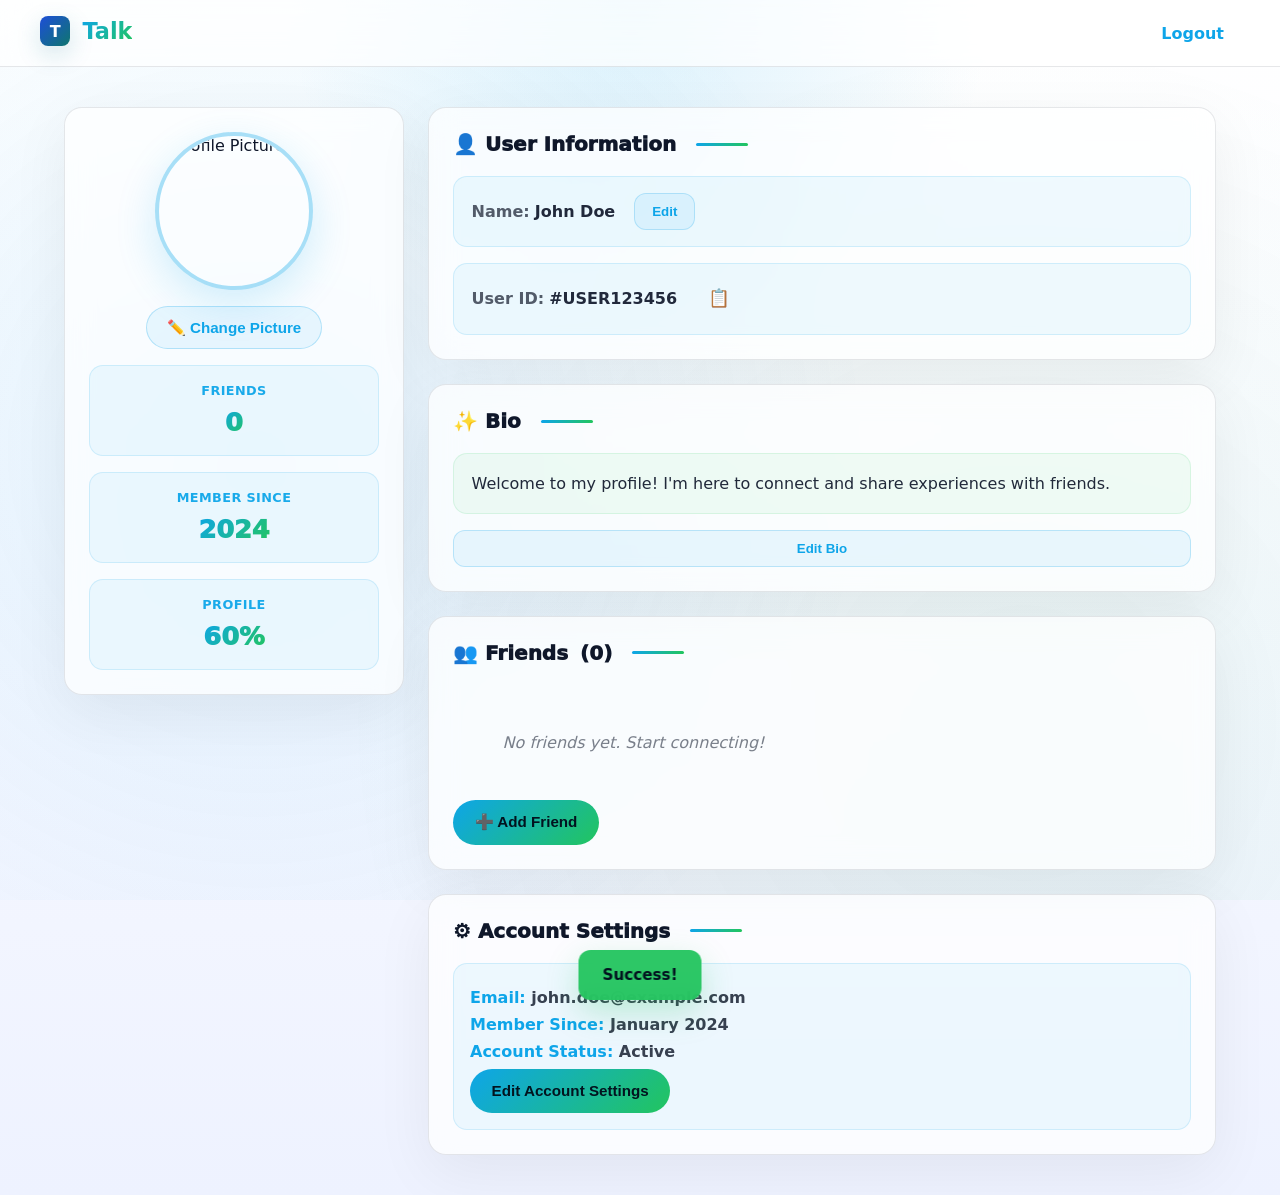
==== commit 2341b9c5: "updated all UI" ====
--- a/profile.html
+++ b/profile.html
@@ -24,34 +24,38 @@
 
     <!-- Main Profile Container -->
     <div class="profile-container">
-      <!-- Profile Header Section -->
-      <div class="profile-header">
-        <div class="profile-picture-wrapper">
-          <img id="profilePicture" src="https://via.placeholder.com/150/0078d4/ffffff?text=User" alt="Profile Picture" class="profile-picture">
-          <button class="edit-picture-btn" id="editPictureBtn">✏️ Change Picture</button>
-        </div>
-      </div>
+      <div class="profile-layout">
+        <!-- Left sidebar: Picture + Stats -->
+        <aside class="profile-sidebar">
+          <div class="profile-card">
+            <div class="profile-header">
+              <div class="profile-picture-wrapper">
+                <img id="profilePicture" src="https://via.placeholder.com/150/0078d4/ffffff?text=User" alt="Profile Picture" class="profile-picture">
+                <button class="edit-picture-btn" id="editPictureBtn">✏️ Change Picture</button>
+              </div>
+            </div>
 
-      <!-- Profile Stats -->
-      <div class="profile-stats" id="profileStats">
-        <div class="stat-card">
-          <span class="stat-label">Friends</span>
-          <span class="stat-value" id="statFriends">0</span>
-        </div>
-        <div class="stat-card">
-          <span class="stat-label">Member Since</span>
-          <span class="stat-value" id="statMember">2024</span>
-        </div>
-        <div class="stat-card">
-          <span class="stat-label">Profile</span>
-          <span class="stat-value" id="statCompletion">60%</span>
-        </div>
-      </div>
+            <div class="profile-stats" id="profileStats">
+              <div class="stat-card">
+                <span class="stat-label">Friends</span>
+                <span class="stat-value" id="statFriends">0</span>
+              </div>
+              <div class="stat-card">
+                <span class="stat-label">Member Since</span>
+                <span class="stat-value" id="statMember">2024</span>
+              </div>
+              <div class="stat-card">
+                <span class="stat-label">Profile</span>
+                <span class="stat-value" id="statCompletion">60%</span>
+              </div>
+            </div>
+          </div>
+        </aside>
 
-      <!-- Profile Main Content -->
-      <div class="profile-content">
-        <!-- User Info Section -->
-        <section class="profile-section">
+        <!-- Right content -->
+        <div class="profile-content">
+          <!-- User Info Section -->
+          <section class="profile-section">
           <h2 class="section-title">👤 User Information</h2>
           <div class="info-group">
             <div class="info-item">
--- a/styles.css
+++ b/styles.css
@@ -1,18 +1,27 @@
+/*
+  WARNING: This file was previously modified. It has been replaced with a clean, coherent stylesheet
+  that preserves the existing class/id hooks used by script.js and profile.js.
+
+  Goal: human/professional light UI, auth layout with animation/skeleton on the LEFT and inputs on the RIGHT,
+  plus a lighter profile layout.
+*/
+
 html, body {
   min-height: 100%;
   margin: 0;
   font-family: Inter, system-ui, -apple-system, BlinkMacSystemFont, "Segoe UI", sans-serif;
-  background:
-    radial-gradient(circle at top, rgba(0, 120, 212, 0.28), transparent 24%),
-    linear-gradient(180deg, #06101f 0%, #030712 42%, #010409 100%);
-  color: #f8fafc;
-}
+  color: #0f172a;
+  background: #f6f8ff;
+}
+
+/* ===================== AUTH LAYOUT (index.html) ===================== */
 
 body {
-  display: flex;
-}
-
-.login-wrapper {
+  display: block;
+}
+
+.login-wrapper,
+.register-wrapper {
   min-height: 100vh;
   width: 100%;
   display: flex;
@@ -20,19 +29,67 @@
   justify-content: center;
   padding: 1.5rem;
   box-sizing: border-box;
-}
-
-.login-card {
-  background: rgba(7, 12, 22, 0.74);
+  background:
+    radial-gradient(circle at top, rgba(14, 165, 233, 0.18), transparent 26%),
+    linear-gradient(180deg, #ffffff 0%, #f5f8ff 45%, #eef2ff 100%);
+}
+
+.auth-shell {
+  width: 100%;
+  max-width: 1100px;
+  display: grid;
+  grid-template-columns: 1fr 420px;
+  gap: 2.25rem;
+  align-items: center;
+}
+
+.auth-visual {
+  padding: 1.25rem 0;
+  display: flex;
+  flex-direction: column;
+  align-items: flex-start;
+  gap: 1.25rem;
+}
+
+.auth-visual-copy {
+  max-width: 420px;
+}
+
+.brand-pill {
+  display: inline-flex;
+  align-items: center;
+  gap: 0.6rem;
+  padding: 0.55rem 0.9rem;
+  border-radius: 999px;
+  font-weight: 800;
+  color: #0f172a;
+  background: rgba(14, 165, 233, 0.10);
+  border: 1px solid rgba(14, 165, 233, 0.18);
+}
+
+.auth-subtitle {
+  margin: 0.75rem 0 0;
+  color: rgba(15, 23, 42, 0.72);
+  font-weight: 600;
+  line-height: 1.5;
+}
+
+.login-card,
+.register-card {
+  background: rgba(255, 255, 255, 0.72);
   backdrop-filter: blur(10px);
-  border: 1px solid rgba(148, 163, 184, 0.16);
+  border: 1px solid rgba(15, 23, 42, 0.10);
   padding: 1.75rem;
   border-radius: 24px;
-  box-shadow: 0 26px 80px rgba(0, 0, 0, 0.38);
+  box-shadow: 0 26px 80px rgba(2, 6, 23, 0.10);
   width: min(420px, 100%);
   display: flex;
   flex-direction: column;
   gap: 0.9rem;
+}
+
+.register-card {
+  width: min(460px, 100%);
 }
 
 .brand-block {
@@ -49,9 +106,10 @@
   align-items: center;
   justify-content: center;
   border-radius: 0.5rem;
-  background: linear-gradient(180deg, #1d4ed8, #0f766e);
-  font-weight: 800;
-  box-shadow: 0 8px 24px rgba(14, 116, 144, 0.32);
+  background: linear-gradient(135deg, #1d4ed8, #0f766e);
+  font-weight: 900;
+  color: #fff;
+  box-shadow: 0 8px 24px rgba(14, 116, 144, 0.18);
 }
 
 .eyebrow {
@@ -59,18 +117,20 @@
   font-size: 0.6rem;
   text-transform: uppercase;
   letter-spacing: 0.2em;
-  color: #67e8f9;
+  color: #0ea5e9;
+  font-weight: 800;
 }
 
 .login-card h1 {
   margin: 0;
   font-size: 1.55rem;
   line-height: 1.2;
+  color: #0f172a;
 }
 
 .login-copy {
   margin: 0;
-  color: rgba(248, 250, 252, 0.72);
+  color: rgba(15, 23, 42, 0.62);
   font-size: 0.95rem;
 }
 
@@ -80,53 +140,114 @@
   gap: 0.4rem;
 }
 
-.login-card label {
+.login-card label,
+.register-card label {
   font-size: 0.82rem;
-  font-weight: 700;
-  color: rgba(248, 250, 252, 0.88);
-}
-
-.login-card input {
+  font-weight: 750;
+  color: rgba(15, 23, 42, 0.78);
+}
+
+.login-card input,
+.register-card input {
   padding: 0.78rem 0.85rem;
   font-size: 1rem;
-  border: 1px solid rgba(148, 163, 184, 0.28);
-  border-radius: 12px;
-  background: rgba(255,255,255,0.06);
-  color: #fff;
+  border: 1px solid rgba(15, 23, 42, 0.14);
+  border-radius: 14px;
+  background: rgba(255, 255, 255, 0.85);
+  color: #0f172a;
   outline: none;
-  transition: border-color 0.2s ease, box-shadow 0.2s ease, transform 0.2s ease;
-}
-
-.login-card input::placeholder {
-  color: rgba(255,255,255,0.42);
-}
-
-.login-card input:focus {
+  transition: box-shadow 0.2s ease, border-color 0.2s ease, transform 0.2s ease;
+}
+
+.login-card input::placeholder,
+.register-card input::placeholder {
+  color: rgba(15, 23, 42, 0.45);
+}
+
+.login-card input:focus,
+.register-card input:focus {
   border-color: #22c55e;
-  box-shadow: 0 0 0 4px rgba(34, 197, 94, 0.18);
+  box-shadow: 0 0 0 4px rgba(34, 197, 94, 0.14);
   transform: translateY(-1px);
 }
 
-.login-card button {
-  margin-top: 0.35rem;
+.register-card input.error {
+  border-color: #ef4444;
+  box-shadow: 0 0 0 4px rgba(239, 68, 68, 0.14);
+}
+
+.field-group input[type="text"],
+.field-group input[type="email"],
+.field-group input[type="tel"],
+.field-group input[type="password"],
+.field-group input[type="file"] {
+  width: 100%;
+}
+
+.login-card button,
+.btn-primary,
+.btn-secondary,
+.btn-link {
   padding: 0.8rem 0.95rem;
   font-size: 1rem;
-  font-weight: 800;
+  font-weight: 850;
   border: none;
   border-radius: 999px;
+  cursor: pointer;
+  transition: transform 0.15s ease, box-shadow 0.15s ease, background 0.15s ease;
+}
+
+.login-card button {
   background: linear-gradient(135deg, #0ea5e9, #22c55e);
   color: #02131f;
-  cursor: pointer;
-  box-shadow: 0 12px 28px rgba(34, 197, 94, 0.25);
-  transition: transform 0.2s ease, box-shadow 0.2s ease;
+  box-shadow: 0 12px 28px rgba(34, 197, 94, 0.22);
 }
 
 .login-card button:hover {
   transform: translateY(-1px);
-  box-shadow: 0 14px 30px rgba(14, 165, 233, 0.28);
-}
-
-.login-card button:active { transform: translateY(1px); }
+  box-shadow: 0 14px 30px rgba(14, 165, 233, 0.22);
+}
+
+.login-card button:active {
+  transform: translateY(1px);
+}
+
+.btn-primary {
+  background: linear-gradient(135deg, #0ea5e9, #22c55e);
+  color: #02131f;
+  box-shadow: 0 12px 28px rgba(34, 197, 94, 0.22);
+}
+
+.btn-primary:hover {
+  transform: translateY(-1px);
+  box-shadow: 0 14px 30px rgba(14, 165, 233, 0.22);
+}
+
+.btn-primary:active {
+  transform: translateY(1px);
+}
+
+.btn-secondary {
+  background: rgba(14, 165, 233, 0.08);
+  color: #0ea5e9;
+  border: 1px solid rgba(14, 165, 233, 0.18);
+}
+
+.btn-secondary:hover {
+  background: rgba(14, 165, 233, 0.12);
+}
+
+.btn-link {
+  background: transparent;
+  color: #0ea5e9;
+  padding: 0.5rem 0;
+  text-decoration: underline;
+  font-weight: 700;
+}
+
+.btn-link:hover {
+  text-decoration: none;
+}
 
 .help-links {
   display: flex;
@@ -136,8 +257,9 @@
 }
 
 .help-link {
-  color: #67e8f9;
+  color: #0ea5e9;
   text-decoration: none;
+  font-weight: 650;
 }
 
 .help-link:hover {
@@ -148,71 +270,40 @@
   margin: 0.2rem 0 0;
   font-size: 0.84rem;
   text-align: center;
-  color: rgba(255,255,255,0.72);
-}
-
-/* Commit 2: tweak spacing */
-
-/* Commit 2: tweak spacing */
-
-/* Skeleton animation */
+  color: rgba(15, 23, 42, 0.62);
+}
+
+/* ===================== Skeleton eye tracking (kept working) ===================== */
+
 .skeleton {
   display: flex;
   align-items: center;
   justify-content: center;
-  margin: 0 auto 0.6rem;
+  margin: 0;
   pointer-events: none;
 }
+
 .skeleton svg { display: block; }
+
+/* Head / pupils transitions */
 .head { transition: transform 300ms ease; transform-origin: 50% 50%; transform-box: fill-box; }
 .eye { transition: transform 120ms ease; }
 .pupil { transition: transform 120ms ease; transform-origin: center; transform-box: fill-box; }
 
-/* When typing password, look away: flip head and center pupils */
 .skeleton.look-away .head { transform: scaleX(-1) rotate(-12deg) translateY(-4px); }
 .skeleton.look-away .pupil { transform: translateX(-6px) translateY(0); }
 
-/* small responsive tweak */
 @media (max-width: 480px) {
   .skeleton svg { width: 120px; height: 84px; }
 }
 
-/* REGISTER PAGE STYLES */
-.register-wrapper {
-  min-height: 100vh;
-  width: 100%;
-  display: flex;
-  align-items: center;
-  justify-content: center;
-  padding: 1.5rem;
-  box-sizing: border-box;
-}
-
-.register-card {
-  background: rgba(7, 12, 22, 0.74);
-  backdrop-filter: blur(10px);
-  border: 1px solid rgba(148, 163, 184, 0.16);
-  padding: 1.75rem;
-  border-radius: 24px;
-  box-shadow: 0 26px 80px rgba(0, 0, 0, 0.38);
-  width: min(420px, 100%);
-  display: flex;
-  flex-direction: column;
-  gap: 0.9rem;
-}
-
-.register-card h2 {
-  margin: 0.5rem 0 0;
-  font-size: 1.3rem;
-  line-height: 1.2;
-}
+/* ===================== Register steps ===================== */
 
 .progress-bar {
   height: 6px;
-  background: rgba(148, 163, 184, 0.16);
+  background: rgba(15, 23, 42, 0.10);
   border-radius: 999px;
   overflow: hidden;
-  margin: 0.5rem 0;
 }
 
 .progress-fill {
@@ -225,14 +316,12 @@
 .step-counter {
   margin: 0;
   font-size: 0.75rem;
-  color: rgba(248, 250, 252, 0.6);
+  color: rgba(15, 23, 42, 0.55);
   text-align: right;
-}
-
-.register-step {
-  display: none;
-}
-
+  font-weight: 750;
+}
+
+.register-step { display: none; }
 .register-step.active {
   display: flex;
   flex-direction: column;
@@ -242,39 +331,7 @@
 .step-description {
   margin: 0;
   font-size: 0.9rem;
-  color: rgba(248, 250, 252, 0.72);
-}
-
-.register-card label {
-  font-size: 0.82rem;
-  font-weight: 700;
-  color: rgba(248, 250, 252, 0.88);
-}
-
-.register-card input {
-  padding: 0.78rem 0.85rem;
-  font-size: 1rem;
-  border: 1px solid rgba(148, 163, 184, 0.28);
-  border-radius: 12px;
-  background: rgba(255,255,255,0.06);
-  color: #fff;
-  outline: none;
-  transition: border-color 0.2s ease, box-shadow 0.2s ease, transform 0.2s ease;
-}
-
-.register-card input::placeholder {
-  color: rgba(255,255,255,0.42);
-}
-
-.register-card input:focus {
-  border-color: #22c55e;
-  box-shadow: 0 0 0 4px rgba(34, 197, 94, 0.18);
-  transform: translateY(-1px);
-}
-
-.register-card input.error {
-  border-color: #ef4444;
-  box-shadow: 0 0 0 4px rgba(239, 68, 68, 0.18);
+  color: rgba(15, 23, 42, 0.62);
 }
 
 .status-message {
@@ -282,77 +339,25 @@
   margin-top: 0.25rem;
   display: block;
   min-height: 1.2rem;
-}
-
-.status-message.success {
-  color: #22c55e;
-}
-
-.status-message.error {
-  color: #ef4444;
-}
-
-.btn-primary,
-.btn-secondary,
-.btn-link {
-  padding: 0.8rem 0.95rem;
-  font-size: 1rem;
-  font-weight: 800;
-  border: none;
-  border-radius: 999px;
-  cursor: pointer;
-  transition: transform 0.2s ease, box-shadow 0.2s ease;
-}
-
-.btn-primary {
-  background: linear-gradient(135deg, #0ea5e9, #22c55e);
-  color: #02131f;
-  box-shadow: 0 12px 28px rgba(34, 197, 94, 0.25);
-}
-
-.btn-primary:hover {
-  transform: translateY(-1px);
-  box-shadow: 0 14px 30px rgba(14, 165, 233, 0.28);
-}
-
-.btn-primary:active {
-  transform: translateY(1px);
-}
-
-.btn-secondary {
-  background: rgba(148, 163, 184, 0.12);
-  color: #67e8f9;
-  border: 1px solid rgba(148, 163, 184, 0.28);
-}
-
-.btn-secondary:hover {
-  background: rgba(148, 163, 184, 0.18);
-}
-
-.btn-link {
-  background: transparent;
-  color: #67e8f9;
-  padding: 0.5rem 0;
-  text-decoration: underline;
-  font-weight: 600;
-}
-
-.btn-link:hover {
-  text-decoration: none;
-}
+  font-weight: 750;
+}
+
+.status-message.success { color: #16a34a; }
+.status-message.error { color: #ef4444; }
 
 .photo-upload-area {
-  border: 2px dashed rgba(148, 163, 184, 0.28);
-  border-radius: 12px;
-  padding: 2rem 1.5rem;
+  border: 2px dashed rgba(15, 23, 42, 0.18);
+  border-radius: 14px;
+  padding: 2rem 1.25rem;
   text-align: center;
   cursor: pointer;
   transition: border-color 0.2s ease, background 0.2s ease, transform 0.2s ease;
+  background: rgba(255, 255, 255, 0.55);
 }
 
 .photo-upload-area:hover {
   border-color: #22c55e;
-  background: rgba(34, 197, 94, 0.08);
+  background: rgba(34, 197, 94, 0.06);
   transform: translateY(-2px);
 }
 
@@ -361,11 +366,11 @@
   flex-direction: column;
   align-items: center;
   gap: 0.5rem;
-  color: rgba(248, 250, 252, 0.72);
+  color: rgba(15, 23, 42, 0.62);
 }
 
 .photo-placeholder svg {
-  color: #67e8f9;
+  color: #0ea5e9;
   transition: transform 0.2s ease;
 }
 
@@ -376,74 +381,50 @@
 .photo-placeholder p {
   margin: 0;
   font-size: 0.9rem;
+  font-weight: 700;
 }
 
 #photoPreview {
   margin-top: 1rem;
-}
-
-.login-prompt {
-  margin: 0.2rem 0 0;
-  font-size: 0.84rem;
-  text-align: center;
-  color: rgba(255,255,255,0.72);
+  display: block;
+  border-radius: 12px;
+}
+
+/* ===================== Responsive auth ===================== */
+
+@media (max-width: 900px) {
+  .auth-shell {
+    grid-template-columns: 1fr;
+    gap: 1.25rem;
+  }
+  .auth-visual {
+    align-items: center;
+    text-align: center;
+  }
+  .auth-visual-copy {
+    max-width: 520px;
+    text-align: center;
+  }
 }
 
 @media (max-width: 480px) {
-  .register-card {
-    padding: 1.5rem 1.25rem;
-  }
-}
-
-/* ===== PROFILE PAGE STYLES ===== */
-
-@keyframes fadeInUp {
-  from {
-    opacity: 0;
-    transform: translateY(20px);
-  }
-  to {
-    opacity: 1;
-    transform: translateY(0);
-  }
-}
-
-@keyframes slideInDown {
-  from {
-    opacity: 0;
-    transform: translateY(-10px);
-  }
-  to {
-    opacity: 1;
-    transform: translateY(0);
-  }
-}
-
-@keyframes glow {
-  0%, 100% {
-    box-shadow: 0 0 10px rgba(14, 165, 233, 0.3);
-  }
-  50% {
-    box-shadow: 0 0 20px rgba(14, 165, 233, 0.6);
-  }
-}
-
-@keyframes pulse {
-  0%, 100% {
-    opacity: 1;
-  }
-  50% {
-    opacity: 0.8;
-  }
-}
+  .login-wrapper,
+  .register-wrapper { padding: 1.25rem; }
+  .login-card,
+  .register-card { padding: 1.5rem 1.25rem; }
+}
+
+/* ===================== PROFILE PAGE (profile.html) ===================== */
 
 .profile-wrapper {
   min-height: 100vh;
   width: 100%;
   display: flex;
   flex-direction: column;
-  background: linear-gradient(135deg, #06101f 0%, #0d1b2a 50%, #030712 100%);
-  color: #f8fafc;
+  background:
+    radial-gradient(circle at top, rgba(14, 165, 233, 0.14), transparent 26%),
+    linear-gradient(180deg, #ffffff 0%, #f6f8ff 55%, #eef2ff 100%);
+  color: #0f172a;
   position: relative;
   overflow: hidden;
 }
@@ -451,14 +432,11 @@
 .profile-wrapper::before {
   content: '';
   position: fixed;
-  top: 0;
-  left: 0;
-  right: 0;
-  bottom: 0;
-  background: radial-gradient(circle at 20% 50%, rgba(14, 165, 233, 0.1) 0%, transparent 50%),
-              radial-gradient(circle at 80% 80%, rgba(34, 197, 94, 0.05) 0%, transparent 50%);
+  inset: 0;
+  background:
+    radial-gradient(circle at 20% 50%, rgba(14, 165, 233, 0.10) 0%, transparent 55%),
+    radial-gradient(circle at 80% 80%, rgba(34, 197, 94, 0.06) 0%, transparent 55%);
   pointer-events: none;
-  z-index: 0;
 }
 
 .profile-wrapper > * {
@@ -466,17 +444,14 @@
   z-index: 1;
 }
 
-/* Navigation */
 .profile-nav {
-  background: rgba(7, 12, 22, 0.85);
-  backdrop-filter: blur(20px);
-  border-bottom: 1px solid rgba(14, 165, 233, 0.2);
+  background: rgba(255, 255, 255, 0.70);
+  backdrop-filter: blur(16px);
+  border-bottom: 1px solid rgba(15, 23, 42, 0.10);
   padding: 1rem 1.5rem;
   position: sticky;
   top: 0;
   z-index: 100;
-  animation: slideInDown 0.6s ease;
-  box-shadow: 0 4px 20px rgba(0, 0, 0, 0.3);
 }
 
 .nav-container {
@@ -485,12 +460,6 @@
   display: flex;
   justify-content: space-between;
   align-items: center;
-}
-
-.profile-nav .brand-block {
-  display: flex;
-  align-items: center;
-  gap: 0.75rem;
 }
 
 .profile-nav .brand-block h1 {
@@ -512,366 +481,235 @@
 }
 
 .nav-links a {
-  color: #67e8f9;
+  color: #0ea5e9;
   text-decoration: none;
-  font-weight: 700;
-  transition: all 0.3s ease;
+  font-weight: 750;
+  transition: all 0.2s ease;
   padding: 0.5rem 1rem;
-  border-radius: 8px;
-  position: relative;
-}
-
-.nav-links a::before {
-  content: '';
-  position: absolute;
-  bottom: 0;
-  left: 50%;
-  transform: translateX(-50%);
-  width: 0;
-  height: 2px;
-  background: linear-gradient(90deg, #0ea5e9, #22c55e);
-  transition: width 0.3s ease;
+  border-radius: 10px;
 }
 
 .nav-links a:hover {
-  color: #22c55e;
-  background: rgba(34, 197, 94, 0.1);
-}
-
-.nav-links a:hover::before {
-  width: 80%;
-}
-
-/* Main Profile Container */
+  background: rgba(14, 165, 233, 0.10);
+}
+
 .profile-container {
   flex: 1;
-  max-width: 900px;
+  max-width: 1200px;
   margin: 0 auto;
   width: 100%;
-  padding: 3rem 1.5rem;
+  padding: 2.5rem 1.5rem;
   box-sizing: border-box;
   animation: fadeInUp 0.8s ease;
 }
 
-/* Profile Header */
+@keyframes fadeInUp {
+  from { opacity: 0; transform: translateY(14px); }
+  to { opacity: 1; transform: translateY(0); }
+}
+
+/* Profile layout: left sidebar (picture+stats) and right details */
+.profile-layout {
+  display: grid;
+  grid-template-columns: 340px 1fr;
+  gap: 1.5rem;
+  align-items: start;
+}
+
+.profile-sidebar,
+.profile-content {
+  display: flex;
+  flex-direction: column;
+  gap: 1.5rem;
+}
+
+.profile-card {
+  background: rgba(255, 255, 255, 0.72);
+  backdrop-filter: blur(14px);
+  border: 1px solid rgba(15, 23, 42, 0.10);
+  border-radius: 18px;
+  padding: 1.5rem;
+  box-shadow: 0 18px 60px rgba(2, 6, 23, 0.06);
+}
+
 .profile-header {
   display: flex;
   justify-content: center;
-  margin-bottom: 3rem;
-  animation: fadeInUp 0.8s ease 0.1s backwards;
+  margin-bottom: 1rem;
 }
 
 .profile-picture-wrapper {
   display: flex;
   flex-direction: column;
   align-items: center;
-  gap: 1.5rem;
-  position: relative;
-}
-
-.profile-picture-wrapper::before {
-  content: '';
-  position: absolute;
-  top: -10px;
-  left: -10px;
-  right: -10px;
-  bottom: -10px;
-  background: linear-gradient(135deg, #0ea5e9, #22c55e, #67e8f9);
+  gap: 1rem;
+}
+
+.profile-picture {
+  width: 150px;
+  height: 150px;
   border-radius: 50%;
-  opacity: 0;
-  transition: opacity 0.3s ease;
-  animation: glow 3s ease-in-out infinite;
-  z-index: -1;
-}
-
-.profile-picture-wrapper:hover::before {
-  opacity: 1;
-}
-
-.profile-picture {
-  width: 160px;
-  height: 160px;
-  border-radius: 50%;
-  border: 4px solid #0ea5e9;
   object-fit: cover;
-  box-shadow: 0 12px 32px rgba(14, 165, 233, 0.3);
-  transition: all 0.3s ease;
-  position: relative;
-  z-index: 1;
-}
-
-.profile-picture:hover {
-  transform: scale(1.08);
-  border-color: #22c55e;
-  box-shadow: 0 16px 40px rgba(34, 197, 94, 0.4);
+  border: 4px solid rgba(14, 165, 233, 0.35);
+  box-shadow: 0 14px 40px rgba(14, 165, 233, 0.18);
 }
 
 .edit-picture-btn {
-  padding: 0.7rem 1.5rem;
+  padding: 0.7rem 1.25rem;
   font-size: 0.95rem;
-  font-weight: 700;
-  border: none;
+  font-weight: 800;
+  border: 1px solid rgba(14, 165, 233, 0.25);
   border-radius: 999px;
-  background: linear-gradient(135deg, #0ea5e9, #22c55e);
-  color: #02131f;
-  cursor: pointer;
-  transition: all 0.3s ease;
-  box-shadow: 0 8px 20px rgba(34, 197, 94, 0.25);
-  position: relative;
-  overflow: hidden;
-}
-
-.edit-picture-btn::before {
-  content: '';
-  position: absolute;
-  top: 0;
-  left: -100%;
-  width: 100%;
-  height: 100%;
-  background: rgba(255, 255, 255, 0.2);
-  transition: left 0.3s ease;
+  background: rgba(14, 165, 233, 0.08);
+  color: #0ea5e9;
+  cursor: pointer;
+  transition: transform 0.15s ease, background 0.15s ease;
 }
 
 .edit-picture-btn:hover {
-  transform: translateY(-3px);
-  box-shadow: 0 12px 28px rgba(14, 165, 233, 0.35);
-}
-
-.edit-picture-btn:hover::before {
-  left: 100%;
-}
-
-.edit-picture-btn:active {
-  transform: translateY(-1px);
-}
-
-/* Profile Content */
-.profile-content {
-  display: flex;
-  flex-direction: column;
-  gap: 2.5rem;
-}
-
-.profile-section {
-  background: rgba(7, 12, 22, 0.5);
-  backdrop-filter: blur(20px);
-  border: 1px solid rgba(14, 165, 233, 0.2);
-  padding: 2rem;
-  border-radius: 16px;
-  transition: all 0.3s ease;
-  animation: fadeInUp 0.8s ease backwards;
-  position: relative;
-  overflow: hidden;
-}
-
-.profile-section:nth-child(1) { animation-delay: 0.2s; }
-.profile-section:nth-child(2) { animation-delay: 0.3s; }
-.profile-section:nth-child(3) { animation-delay: 0.4s; }
-.profile-section:nth-child(4) { animation-delay: 0.5s; }
-
-.profile-section::before {
-  content: '';
-  position: absolute;
-  top: 0;
-  left: -100%;
-  width: 100%;
-  height: 100%;
-  background: linear-gradient(90deg, transparent, rgba(14, 165, 233, 0.1), transparent);
-  transition: left 0.5s ease;
-}
-
-.profile-section:hover {
-  transform: translateY(-4px);
-  box-shadow: 0 16px 40px rgba(14, 165, 233, 0.15);
-  border-color: rgba(14, 165, 233, 0.3);
-}
-
-.profile-section:hover::before {
-  left: 100%;
-}
-
-.section-title {
-  margin: 0 0 1.5rem;
-  font-size: 1.4rem;
-  font-weight: 900;
-  color: #f8fafc;
-  display: flex;
-  align-items: center;
-  gap: 0.75rem;
+  transform: translateY(-2px);
+  background: rgba(14, 165, 233, 0.12);
+}
+
+.profile-stats {
+  display: grid;
+  grid-template-columns: repeat(auto-fit, minmax(150px, 1fr));
+  gap: 1rem;
+  margin-top: 0.75rem;
+}
+
+.stat-card {
+  background: rgba(14, 165, 233, 0.06);
+  border: 1px solid rgba(14, 165, 233, 0.14);
+  border-radius: 14px;
+  padding: 1.1rem;
+  display: flex;
+  flex-direction: column;
+  align-items: center;
+  gap: 0.55rem;
+  text-align: center;
+}
+
+.stat-label {
+  font-size: 0.8rem;
+  font-weight: 850;
+  color: rgba(14, 165, 233, 0.95);
+  text-transform: uppercase;
+  letter-spacing: 0.4px;
+}
+
+.stat-value {
+  font-size: 1.6rem;
+  font-weight: 950;
   background: linear-gradient(135deg, #0ea5e9, #22c55e);
   -webkit-background-clip: text;
   -webkit-text-fill-color: transparent;
   background-clip: text;
-  position: relative;
-  padding-bottom: 0.75rem;
+}
+
+.profile-section {
+  background: rgba(255, 255, 255, 0.72);
+  backdrop-filter: blur(14px);
+  border: 1px solid rgba(15, 23, 42, 0.10);
+  padding: 1.5rem;
+  border-radius: 18px;
+  box-shadow: 0 18px 60px rgba(2, 6, 23, 0.06);
+}
+
+.section-title {
+  margin: 0 0 1.25rem;
+  font-size: 1.25rem;
+  font-weight: 950;
+  color: #0f172a;
+  display: flex;
+  align-items: center;
+  gap: 0.75rem;
 }
 
 .section-title::after {
   content: '';
-  position: absolute;
-  bottom: 0;
-  left: 0;
-  width: 50px;
   height: 3px;
+  width: 52px;
+  border-radius: 999px;
   background: linear-gradient(90deg, #0ea5e9, #22c55e);
-  border-radius: 999px;
-}
-
-.friend-count {
-  font-size: 0.9rem;
-  color: rgba(248, 250, 252, 0.6);
-  font-weight: 600;
-}
-
-/* Info Group */
-.info-group {
-  display: flex;
-  flex-direction: column;
+  display: inline-block;
+  margin-left: 0.5rem;
+}
+
+.info-group { display: flex; flex-direction: column; gap: 1rem; }
+
+.info-item {
+  display: flex;
+  align-items: center;
   gap: 1.2rem;
-}
-
-.info-item {
-  display: flex;
-  align-items: center;
-  gap: 1.2rem;
-  padding: 1.25rem;
-  background: linear-gradient(135deg, rgba(14, 165, 233, 0.1), rgba(34, 197, 94, 0.05));
-  border-radius: 12px;
-  border: 1px solid rgba(14, 165, 233, 0.2);
-  transition: all 0.3s ease;
-}
-
-.info-item:hover {
-  background: linear-gradient(135deg, rgba(14, 165, 233, 0.15), rgba(34, 197, 94, 0.1));
-  border-color: rgba(34, 197, 94, 0.3);
-  transform: translateX(4px);
+  padding: 1rem 1.1rem;
+  background: rgba(14, 165, 233, 0.06);
+  border: 1px solid rgba(14, 165, 233, 0.14);
+  border-radius: 14px;
 }
 
 .info-item label {
-  font-weight: 800;
+  font-weight: 850;
   min-width: 100px;
-  color: #67e8f9;
-  font-size: 0.95rem;
+  color: rgba(15, 23, 42, 0.70);
 }
 
 .info-value {
   flex: 1;
-  color: #f8fafc;
-  word-break: break-word;
-  font-weight: 600;
+  color: rgba(15, 23, 42, 0.92);
+  font-weight: 650;
 }
 
 .edit-btn {
-  padding: 0.6rem 1.2rem;
-  font-size: 0.85rem;
-  font-weight: 700;
-  border: 2px solid #67e8f9;
-  border-radius: 8px;
+  padding: 0.6rem 1.05rem;
+  border-radius: 12px;
+  border: 1px solid rgba(14, 165, 233, 0.22);
+  background: rgba(14, 165, 233, 0.08);
+  color: #0ea5e9;
+  font-weight: 850;
+  cursor: pointer;
+  white-space: nowrap;
+}
+
+.copy-btn {
+  padding: 0.55rem 0.7rem;
+  font-size: 1.1rem;
+  border: none;
   background: transparent;
-  color: #67e8f9;
-  cursor: pointer;
-  transition: all 0.3s ease;
-  white-space: nowrap;
-  position: relative;
-  overflow: hidden;
-}
-
-.edit-btn::before {
-  content: '';
-  position: absolute;
-  top: 0;
-  left: -100%;
-  width: 100%;
-  height: 100%;
-  background: rgba(103, 232, 249, 0.2);
-  transition: left 0.3s ease;
-  z-index: -1;
-}
-
-.edit-btn:hover {
-  border-color: #22c55e;
-  color: #22c55e;
-  box-shadow: 0 4px 12px rgba(34, 197, 94, 0.2);
-}
-
-.edit-btn:hover::before {
-  left: 100%;
-}
-
-/* Bio Section */
-.bio-wrapper {
-  display: flex;
-  flex-direction: column;
-  gap: 1.2rem;
-}
+  cursor: pointer;
+  border-radius: 10px;
+  transition: background 0.15s ease, transform 0.15s ease;
+}
+
+.copy-btn:hover { background: rgba(14, 165, 233, 0.12); transform: scale(1.05); }
+
+.bio-wrapper { display: flex; flex-direction: column; gap: 1rem; }
 
 .user-bio {
   margin: 0;
-  padding: 1.5rem;
-  background: linear-gradient(135deg, rgba(14, 165, 233, 0.1), rgba(34, 197, 94, 0.05));
-  border-radius: 12px;
-  border: 1px solid rgba(14, 165, 233, 0.2);
+  padding: 1rem 1.1rem;
+  background: rgba(34, 197, 94, 0.06);
+  border: 1px solid rgba(34, 197, 94, 0.12);
+  border-radius: 14px;
   line-height: 1.7;
-  color: rgba(248, 250, 252, 0.95);
-  word-wrap: break-word;
-  white-space: pre-wrap;
-  transition: all 0.3s ease;
-}
-
-.user-bio:hover {
-  border-color: rgba(34, 197, 94, 0.3);
-  background: linear-gradient(135deg, rgba(14, 165, 233, 0.15), rgba(34, 197, 94, 0.1));
-}
-
-/* Friends Container */
+  color: rgba(15, 23, 42, 0.92);
+}
+
 .friends-container {
   display: grid;
-  grid-template-columns: repeat(auto-fill, minmax(320px, 1fr));
-  gap: 1.5rem;
-  margin-bottom: 1.5rem;
+  grid-template-columns: repeat(auto-fill, minmax(280px, 1fr));
+  gap: 1rem;
 }
 
 .friend-card {
-  background: linear-gradient(135deg, rgba(14, 165, 233, 0.1), rgba(34, 197, 94, 0.05));
-  border: 1px solid rgba(14, 165, 233, 0.2);
-  border-radius: 12px;
-  padding: 1.5rem;
+  background: rgba(14, 165, 233, 0.06);
+  border: 1px solid rgba(14, 165, 233, 0.14);
+  border-radius: 14px;
+  padding: 1rem;
   display: flex;
   justify-content: space-between;
   align-items: center;
-  transition: all 0.3s ease;
-  position: relative;
-  overflow: hidden;
-}
-
-.friend-card::before {
-  content: '';
-  position: absolute;
-  top: -50%;
-  right: -50%;
-  width: 100px;
-  height: 100px;
-  background: radial-gradient(circle, rgba(14, 165, 233, 0.2) 0%, transparent 70%);
-  transition: all 0.3s ease;
-  pointer-events: none;
-}
-
-.friend-card:hover {
-  transform: translateY(-6px);
-  box-shadow: 0 16px 40px rgba(14, 165, 233, 0.2);
-  border-color: rgba(34, 197, 94, 0.3);
-  background: linear-gradient(135deg, rgba(14, 165, 233, 0.15), rgba(34, 197, 94, 0.1));
-}
-
-.friend-card:hover::before {
-  top: -25%;
-  right: -25%;
-}
-
-.friend-info {
-  display: flex;
   gap: 1rem;
-  flex: 1;
 }
 
 .friend-avatar {
@@ -879,9 +717,7 @@
   height: 56px;
   border-radius: 50%;
   overflow: hidden;
-  flex-shrink: 0;
-  border: 2px solid #0ea5e9;
-  transition: all 0.3s ease;
+  border: 2px solid rgba(14, 165, 233, 0.35);
 }
 
 .friend-avatar img {
@@ -890,216 +726,94 @@
   object-fit: cover;
 }
 
-.friend-card:hover .friend-avatar {
-  border-color: #22c55e;
-  box-shadow: 0 0 12px rgba(34, 197, 94, 0.3);
-}
-
-.friend-details h4 {
-  margin: 0 0 0.35rem;
-  font-size: 1.05rem;
-  color: #f8fafc;
-  font-weight: 800;
-}
-
-.friend-id {
-  margin: 0;
-  font-size: 0.85rem;
-  color: #67e8f9;
-  font-weight: 600;
-}
+.friend-details h4 { margin: 0 0 0.25rem; font-size: 1.05rem; font-weight: 950; }
+.friend-id { margin: 0; font-size: 0.85rem; color: #0ea5e9; font-weight: 750; }
 
 .friend-status {
-  margin: 0.4rem 0 0;
+  margin: 0.35rem 0 0;
   font-size: 0.8rem;
-  font-weight: 700;
+  font-weight: 850;
   display: inline-block;
   padding: 0.35rem 0.9rem;
   border-radius: 999px;
-  background: rgba(239, 68, 68, 0.15);
-  color: #fca5a5;
+  letter-spacing: 0.4px;
   text-transform: uppercase;
-  letter-spacing: 0.5px;
-}
-
-.friend-status.online {
-  background: rgba(34, 197, 94, 0.15);
-  color: #86efac;
-}
-
-.friend-status.away {
-  background: rgba(251, 146, 60, 0.15);
-  color: #fdba74;
-}
+}
+
+.friend-status.online { background: rgba(34, 197, 94, 0.14); color: #16a34a; }
+.friend-status.away { background: rgba(245, 158, 11, 0.16); color: #d97706; }
+.friend-status.offline { background: rgba(148, 163, 184, 0.25); color: rgba(71, 85, 105, 1); }
 
 .remove-friend-btn {
-  padding: 0.6rem 1.2rem;
-  font-size: 0.85rem;
-  font-weight: 700;
-  border: 2px solid #ef4444;
-  border-radius: 8px;
-  background: transparent;
+  padding: 0.55rem 0.95rem;
+  font-size: 0.9rem;
+  font-weight: 900;
+  border-radius: 12px;
+  border: 1px solid rgba(239, 68, 68, 0.35);
+  background: rgba(239, 68, 68, 0.08);
   color: #ef4444;
   cursor: pointer;
-  transition: all 0.3s ease;
-  white-space: nowrap;
-  position: relative;
-  overflow: hidden;
-}
-
-.remove-friend-btn::before {
-  content: '';
-  position: absolute;
-  top: 0;
-  left: -100%;
-  width: 100%;
-  height: 100%;
-  background: rgba(239, 68, 68, 0.2);
-  transition: left 0.3s ease;
-  z-index: -1;
-}
-
-.remove-friend-btn:hover {
-  border-color: #fca5a5;
-  color: #fca5a5;
-  box-shadow: 0 4px 12px rgba(239, 68, 68, 0.2);
-}
-
-.remove-friend-btn:hover::before {
-  left: 100%;
 }
 
 .empty-state {
   text-align: center;
-  padding: 2.5rem;
-  color: rgba(248, 250, 252, 0.5);
+  padding: 2rem 1rem;
+  color: rgba(15, 23, 42, 0.55);
   font-style: italic;
-  font-size: 1rem;
 }
 
 .add-friend-btn,
 .settings-btn {
-  padding: 0.8rem 1.8rem;
+  padding: 0.85rem 1.35rem;
   font-size: 0.95rem;
-  font-weight: 800;
+  font-weight: 900;
+  border-radius: 999px;
   border: none;
-  border-radius: 999px;
   background: linear-gradient(135deg, #0ea5e9, #22c55e);
   color: #02131f;
   cursor: pointer;
-  transition: all 0.3s ease;
-  box-shadow: 0 8px 20px rgba(34, 197, 94, 0.25);
-  position: relative;
-  overflow: hidden;
-}
-
-.add-friend-btn::before,
-.settings-btn::before {
-  content: '';
-  position: absolute;
-  top: 50%;
-  left: 50%;
-  width: 0;
-  height: 0;
-  background: rgba(255, 255, 255, 0.3);
-  border-radius: 50%;
-  transform: translate(-50%, -50%);
-  transition: width 0.6s ease, height 0.6s ease;
-}
-
-.add-friend-btn:hover,
-.settings-btn:hover {
-  transform: translateY(-4px);
-  box-shadow: 0 12px 32px rgba(14, 165, 233, 0.35);
-}
-
-.add-friend-btn:hover::before,
-.settings-btn:hover::before {
-  width: 300px;
-  height: 300px;
-}
-
-.add-friend-btn:active,
-.settings-btn:active {
-  transform: translateY(-2px);
-}
-
-/* Settings Group */
+}
+
+/* Settings group */
 .settings-group {
-  padding: 1.5rem;
-  background: linear-gradient(135deg, rgba(14, 165, 233, 0.1), rgba(34, 197, 94, 0.05));
-  border-radius: 12px;
-  border: 1px solid rgba(14, 165, 233, 0.2);
-  transition: all 0.3s ease;
-}
-
-.settings-group:hover {
-  border-color: rgba(34, 197, 94, 0.3);
-  background: linear-gradient(135deg, rgba(14, 165, 233, 0.15), rgba(34, 197, 94, 0.1));
-}
-
-.settings-group p {
-  margin: 1rem 0;
-  color: rgba(248, 250, 252, 0.9);
-  font-weight: 500;
-}
-
-.settings-group strong {
-  color: #67e8f9;
-  font-weight: 800;
-}
-
-/* ===== MODAL STYLES ===== */
+  background: rgba(14, 165, 233, 0.06);
+  border: 1px solid rgba(14, 165, 233, 0.14);
+  border-radius: 14px;
+  padding: 1rem;
+}
+
+.settings-group p { margin: 0.5rem 0; font-weight: 650; color: rgba(15, 23, 42, 0.82); }
+.settings-group strong { color: #0ea5e9; }
+
+/* ===================== MODALS & TOAST (keep ids/classes) ===================== */
 
 .modal {
   display: none;
   position: fixed;
-  top: 0;
-  left: 0;
-  width: 100%;
-  height: 100%;
-  background: rgba(0, 0, 0, 0.8);
+  inset: 0;
+  background: rgba(2, 6, 23, 0.72);
   z-index: 1000;
   align-items: center;
   justify-content: center;
   padding: 1.5rem;
-  box-sizing: border-box;
-  backdrop-filter: blur(4px);
-  animation: fadeInUp 0.3s ease;
-}
-
-.modal.active {
-  display: flex;
-}
+  backdrop-filter: blur(6px);
+}
+
+.modal.active { display: flex; }
 
 .modal-content {
-  background: rgba(7, 12, 22, 0.95);
-  backdrop-filter: blur(20px);
-  border: 1px solid rgba(14, 165, 233, 0.2);
+  background: rgba(255, 255, 255, 0.92);
+  border: 1px solid rgba(14, 165, 233, 0.22);
   border-radius: 16px;
-  box-shadow: 0 26px 80px rgba(0, 0, 0, 0.5);
   width: min(500px, 100%);
   display: flex;
   flex-direction: column;
-  gap: 0;
-  animation: slideInDown 0.3s ease;
-  position: relative;
   overflow: hidden;
 }
 
-.modal-content::before {
-  content: '';
-  position: absolute;
-  top: 0;
-  left: 0;
-  right: 0;
-  height: 1px;
-  background: linear-gradient(90deg, transparent, rgba(14, 165, 233, 0.5), transparent);
-}
-
 .modal-header {
-  padding: 1.75rem;
-  border-bottom: 1px solid rgba(14, 165, 233, 0.2);
+  padding: 1.25rem 1.25rem;
+  border-bottom: 1px solid rgba(14, 165, 233, 0.18);
   display: flex;
   justify-content: space-between;
   align-items: center;
@@ -1107,18 +821,13 @@
 
 .modal-header h3 {
   margin: 0;
-  font-size: 1.4rem;
-  background: linear-gradient(135deg, #0ea5e9, #22c55e);
-  -webkit-background-clip: text;
-  -webkit-text-fill-color: transparent;
-  background-clip: text;
-  font-weight: 900;
+  font-size: 1.25rem;
+  font-weight: 950;
 }
 
 .modal-close {
   background: transparent;
   border: none;
-  color: rgba(248, 250, 252, 0.6);
   font-size: 2rem;
   cursor: pointer;
   padding: 0;
@@ -1127,203 +836,88 @@
   display: flex;
   align-items: center;
   justify-content: center;
-  transition: all 0.3s ease;
-  border-radius: 50%;
-}
-
-.modal-close:hover {
-  background: rgba(239, 68, 68, 0.15);
-  color: #ef4444;
-  transform: rotate(90deg);
+  color: rgba(15, 23, 42, 0.65);
 }
 
 .modal-body {
-  padding: 1.75rem;
-  display: flex;
-  flex-direction: column;
-  gap: 1.2rem;
+  padding: 1.25rem;
+  display: flex;
+  flex-direction: column;
+  gap: 1rem;
 }
 
 .modal-input,
 .modal-textarea {
   padding: 0.95rem 1rem;
   font-size: 1rem;
-  border: 1px solid rgba(14, 165, 233, 0.2);
+  border: 1px solid rgba(14, 165, 233, 0.18);
   border-radius: 12px;
-  background: rgba(255, 255, 255, 0.05);
-  color: #f8fafc;
+  background: rgba(255, 255, 255, 0.9);
+  color: #0f172a;
   outline: none;
-  font-family: inherit;
-  transition: all 0.3s ease;
-}
-
-.modal-input::placeholder,
-.modal-textarea::placeholder {
-  color: rgba(255, 255, 255, 0.4);
 }
 
 .modal-input:focus,
 .modal-textarea:focus {
   border-color: #22c55e;
-  background: rgba(34, 197, 94, 0.08);
-  box-shadow: 0 0 0 4px rgba(34, 197, 94, 0.15);
-}
-
-.modal-textarea {
-  resize: vertical;
-  min-height: 120px;
-}
+  box-shadow: 0 0 0 4px rgba(34, 197, 94, 0.14);
+}
+
+.modal-textarea { resize: vertical; min-height: 120px; }
 
 .char-count {
   font-size: 0.85rem;
-  color: rgba(248, 250, 252, 0.6);
+  color: rgba(15, 23, 42, 0.55);
   text-align: right;
   margin: 0;
-  font-weight: 600;
+  font-weight: 700;
 }
 
 .suggestion-item {
   padding: 0.9rem;
-  background: linear-gradient(135deg, rgba(14, 165, 233, 0.1), rgba(34, 197, 94, 0.05));
-  border: 1px solid rgba(14, 165, 233, 0.2);
-  border-radius: 8px;
-  cursor: pointer;
-  color: #67e8f9;
-  transition: all 0.3s ease;
+  background: rgba(14, 165, 233, 0.06);
+  border: 1px solid rgba(14, 165, 233, 0.14);
+  border-radius: 10px;
+  cursor: pointer;
+  color: #0ea5e9;
+  transition: transform 0.15s ease, background 0.15s ease, border-color 0.15s ease;
   margin-top: 0.5rem;
-  font-weight: 600;
-}
-
-.suggestion-item:hover {
-  background: linear-gradient(135deg, rgba(14, 165, 233, 0.15), rgba(34, 197, 94, 0.1));
-  border-color: #22c55e;
-  color: #22c55e;
-  transform: translateX(4px);
-}
-
-.suggested-friends {
-  max-height: 220px;
-  overflow-y: auto;
-}
+  font-weight: 750;
+}
+
+.suggestion-item:hover { transform: translateX(3px); background: rgba(14, 165, 233, 0.10); border-color: rgba(34, 197, 94, 0.30); }
+
+.suggested-friends { max-height: 220px; overflow-y: auto; }
 
 .modal-footer {
-  padding: 1.75rem;
-  border-top: 1px solid rgba(14, 165, 233, 0.2);
+  padding: 1.25rem;
+  border-top: 1px solid rgba(14, 165, 233, 0.18);
   display: flex;
   justify-content: flex-end;
   gap: 1rem;
 }
 
-.btn-cancel,
+.btn-cancel {
+  padding: 0.85rem 1.2rem;
+  font-weight: 900;
+  border-radius: 999px;
+  border: 1px solid rgba(14, 165, 233, 0.20);
+  background: rgba(148, 163, 184, 0.12);
+  color: #0ea5e9;
+  cursor: pointer;
+}
+
 .btn-save {
-  padding: 0.8rem 1.8rem;
-  font-size: 0.95rem;
-  font-weight: 800;
+  padding: 0.85rem 1.2rem;
+  font-weight: 900;
+  border-radius: 999px;
   border: none;
-  border-radius: 999px;
-  cursor: pointer;
-  transition: all 0.3s ease;
-  position: relative;
-  overflow: hidden;
-}
-
-.btn-cancel {
-  background: rgba(148, 163, 184, 0.12);
-  color: #67e8f9;
-  border: 2px solid rgba(14, 165, 233, 0.3);
-}
-
-.btn-cancel:hover {
-  background: rgba(148, 163, 184, 0.2);
-  border-color: #67e8f9;
-  transform: translateY(-2px);
-}
-
-.btn-save {
   background: linear-gradient(135deg, #0ea5e9, #22c55e);
   color: #02131f;
-  box-shadow: 0 8px 20px rgba(34, 197, 94, 0.25);
-}
-
-.btn-save::before {
-  content: '';
-  position: absolute;
-  top: 0;
-  left: -100%;
-  width: 100%;
-  height: 100%;
-  background: rgba(255, 255, 255, 0.2);
-  transition: left 0.3s ease;
-}
-
-.btn-save:hover {
-  transform: translateY(-3px);
-  box-shadow: 0 12px 32px rgba(14, 165, 233, 0.35);
-}
-
-.btn-save:hover::before {
-  left: 100%;
-}
-
-/* Responsive */
-@media (max-width: 768px) {
-  .profile-container {
-    padding: 1.5rem 1rem;
-  }
-
-  .friends-container {
-    grid-template-columns: 1fr;
-  }
-
-  .profile-picture {
-    width: 120px;
-    height: 120px;
-  }
-
-  .nav-container {
-    flex-direction: column;
-    gap: 1rem;
-  }
-
-  .profile-nav {
-    padding: 1rem;
-  }
-}
-
-@media (max-width: 480px) {
-  .profile-container {
-    padding: 1rem;
-  }
-
-  .profile-section {
-    padding: 1.25rem;
-  }
-
-  .section-title {
-    font-size: 1.1rem;
-  }
-
-  .modal-content {
-    width: 100%;
-  }
-
-  .profile-picture {
-    width: 100px;
-    height: 100px;
-  }
-
-  .friend-card {
-    flex-direction: column;
-    align-items: flex-start;
-  }
-
-  .remove-friend-btn {
-    align-self: flex-end;
-  }
-}
-
-/* ===== TOAST NOTIFICATION ===== */
-
+  cursor: pointer;
+}
+
+/* toast */
 .toast {
   position: fixed;
   bottom: -100px;
@@ -1333,169 +927,28 @@
   color: #02131f;
   padding: 1rem 1.5rem;
   border-radius: 12px;
-  box-shadow: 0 12px 32px rgba(34, 197, 94, 0.3);
-  font-weight: 700;
+  box-shadow: 0 12px 32px rgba(34, 197, 94, 0.25);
+  font-weight: 900;
   font-size: 0.95rem;
   z-index: 9999;
   transition: bottom 0.4s cubic-bezier(0.34, 1.56, 0.64, 1);
   backdrop-filter: blur(10px);
-  border: 1px solid rgba(34, 197, 94, 0.5);
-}
-
-.toast.show {
-  bottom: 2rem;
-}
-
-.toast.error {
-  background: rgba(239, 68, 68, 0.95);
-  color: #fff;
-  border-color: rgba(239, 68, 68, 0.5);
-  box-shadow: 0 12px 32px rgba(239, 68, 68, 0.3);
-}
-
-.toast.info {
-  background: rgba(14, 165, 233, 0.95);
-  color: #02131f;
-  border-color: rgba(14, 165, 233, 0.5);
-  box-shadow: 0 12px 32px rgba(14, 165, 233, 0.3);
-}
-
-/* ===== PROFILE STATS ===== */
-
-.profile-stats {
-  display: grid;
-  grid-template-columns: repeat(auto-fit, minmax(150px, 1fr));
-  gap: 1.5rem;
-  margin: 0 0 2.5rem;
-  padding: 0 1rem;
-  animation: fadeInUp 0.8s ease 0.15s backwards;
-}
-
-.stat-card {
-  background: linear-gradient(135deg, rgba(14, 165, 233, 0.1), rgba(34, 197, 94, 0.05));
-  border: 1px solid rgba(14, 165, 233, 0.2);
-  border-radius: 12px;
-  padding: 1.5rem;
-  display: flex;
-  flex-direction: column;
-  align-items: center;
-  gap: 0.75rem;
-  transition: all 0.3s ease;
-  text-align: center;
-}
-
-.stat-card:hover {
-  transform: translateY(-4px);
-  border-color: rgba(34, 197, 94, 0.3);
-  background: linear-gradient(135deg, rgba(14, 165, 233, 0.15), rgba(34, 197, 94, 0.1));
-  box-shadow: 0 12px 28px rgba(14, 165, 233, 0.15);
-}
-
-.stat-label {
-  font-size: 0.85rem;
-  font-weight: 700;
-  color: #67e8f9;
-  text-transform: uppercase;
-  letter-spacing: 0.5px;
-}
-
-.stat-value {
-  font-size: 1.8rem;
-  font-weight: 900;
-  background: linear-gradient(135deg, #0ea5e9, #22c55e);
-  -webkit-background-clip: text;
-  -webkit-text-fill-color: transparent;
-  background-clip: text;
-}
-
-/* ===== COPY BUTTON ===== */
-
-.copy-btn {
-  padding: 0.5rem 0.7rem;
-  font-size: 1.1rem;
-  border: none;
-  background: transparent;
-  cursor: pointer;
-  transition: all 0.3s ease;
-  border-radius: 8px;
-  display: flex;
-  align-items: center;
-  justify-content: center;
-}
-
-.copy-btn:hover {
-  background: rgba(34, 197, 94, 0.15);
-  transform: scale(1.2);
-}
-
-/* ===== STATUS BADGE ===== */
-
-.status-badge {
-  display: inline-block;
-  padding: 0.4rem 0.9rem;
-  border-radius: 999px;
-  background: rgba(34, 197, 94, 0.15);
-  color: #86efac;
-  font-size: 0.85rem;
-  font-weight: 800;
-  text-transform: uppercase;
-  letter-spacing: 0.5px;
-}
-
-/* ===== INFO ITEM FLEXBOX FIX ===== */
-
-.info-item {
-  display: flex !important;
-  align-items: center !important;
-  gap: 1.2rem !important;
-}
-
-.info-item > div {
-  flex: 1;
-  display: flex;
-  align-items: center;
-  gap: 1rem;
-}
-
-.info-item label {
-  white-space: nowrap;
-  min-width: 80px;
-}
-
-@media (max-width: 768px) {
-  .profile-stats {
-    grid-template-columns: repeat(auto-fit, minmax(120px, 1fr));
-    margin-bottom: 2rem;
+}
+
+.toast.show { bottom: 2rem; }
+.toast.error { background: rgba(239, 68, 68, 0.95); color: #fff; }
+.toast.info { background: rgba(14, 165, 233, 0.95); color: #02131f; }
+
+/* ===================== Responsive profile ===================== */
+
+@media (max-width: 900px) {
+  .profile-layout {
+    grid-template-columns: 1fr;
   }
-
-  .stat-card {
-    padding: 1.25rem;
-  }
-
-  .stat-value {
-    font-size: 1.5rem;
-  }
-
-  .toast {
-    bottom: -80px;
-  }
-
-  .toast.show {
-    bottom: 1.5rem;
-  }
 }
 
 @media (max-width: 480px) {
-  .profile-stats {
-    grid-template-columns: 1fr;
-    gap: 1rem;
-  }
-
-  .stat-card {
-    padding: 1rem;
-  }
-
-  .stat-value {
-    font-size: 1.4rem;
-  }
-}
+  .profile-container { padding: 1.5rem 1rem; }
+  .profile-picture { width: 110px; height: 110px; }
+}
+
